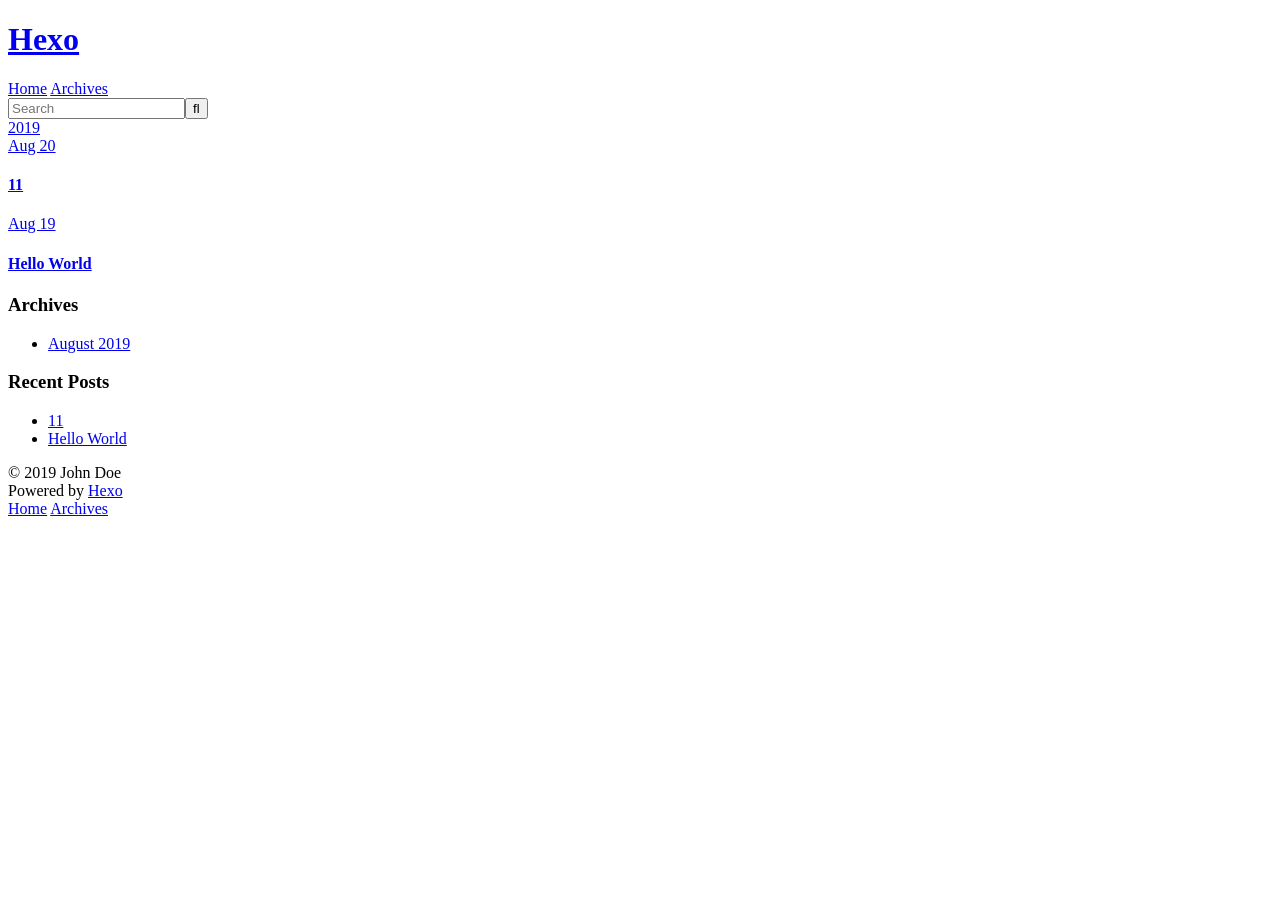
==== archives/index.html @ 1e872741 "Site updated: 2019-08-20 12:27:34" ====
<!DOCTYPE html>
<html>
<head><meta name="generator" content="Hexo 3.9.0">
  <meta charset="utf-8">
  

  
  <title>Archives | Hexo</title>
  <meta name="viewport" content="width=device-width, initial-scale=1, maximum-scale=1">
  <meta property="og:type" content="website">
<meta property="og:title" content="Hexo">
<meta property="og:url" content="http://yoursite.com/archives/index.html">
<meta property="og:site_name" content="Hexo">
<meta property="og:locale" content="en">
<meta name="twitter:card" content="summary">
<meta name="twitter:title" content="Hexo">
  
    <link rel="alternate" href="/atom.xml" title="Hexo" type="application/atom+xml">
  
  
    <link rel="icon" href="/favicon.png">
  
  
    <link href="//fonts.googleapis.com/css?family=Source+Code+Pro" rel="stylesheet" type="text/css">
  
  <link rel="stylesheet" href="/css/style.css">
</head>
</html>
<body>
  <div id="container">
    <div id="wrap">
      <header id="header">
  <div id="banner"></div>
  <div id="header-outer" class="outer">
    <div id="header-title" class="inner">
      <h1 id="logo-wrap">
        <a href="/" id="logo">Hexo</a>
      </h1>
      
    </div>
    <div id="header-inner" class="inner">
      <nav id="main-nav">
        <a id="main-nav-toggle" class="nav-icon"></a>
        
          <a class="main-nav-link" href="/">Home</a>
        
          <a class="main-nav-link" href="/archives">Archives</a>
        
      </nav>
      <nav id="sub-nav">
        
          <a id="nav-rss-link" class="nav-icon" href="/atom.xml" title="RSS Feed"></a>
        
        <a id="nav-search-btn" class="nav-icon" title="Search"></a>
      </nav>
      <div id="search-form-wrap">
        <form action="//google.com/search" method="get" accept-charset="UTF-8" class="search-form"><input type="search" name="q" class="search-form-input" placeholder="Search"><button type="submit" class="search-form-submit">&#xF002;</button><input type="hidden" name="sitesearch" value="http://yoursite.com"></form>
      </div>
    </div>
  </div>
</header>
      <div class="outer">
        <section id="main">
  
  
    
    
      
      
      <section class="archives-wrap">
        <div class="archive-year-wrap">
          <a href="/archives/2019" class="archive-year">2019</a>
        </div>
        <div class="archives">
    
    <article class="archive-article archive-type-[layout]">
  <div class="archive-article-inner">
    <header class="archive-article-header">
      <a href="/2019/08/20/11/" class="archive-article-date">
  <time datetime="2019-08-20T04:00:09.000Z" itemprop="datePublished">Aug 20</time>
</a>
      
  
    <h1 itemprop="name">
      <a class="archive-article-title" href="/2019/08/20/11/">11</a>
    </h1>
  

    </header>
  </div>
</article>
  
    
    
    <article class="archive-article archive-type-post">
  <div class="archive-article-inner">
    <header class="archive-article-header">
      <a href="/2019/08/19/hello-world/" class="archive-article-date">
  <time datetime="2019-08-19T11:18:09.352Z" itemprop="datePublished">Aug 19</time>
</a>
      
  
    <h1 itemprop="name">
      <a class="archive-article-title" href="/2019/08/19/hello-world/">Hello World</a>
    </h1>
  

    </header>
  </div>
</article>
  
  
    </div></section>
  


</section>
        
          <aside id="sidebar">
  
    

  
    

  
    
  
    
  <div class="widget-wrap">
    <h3 class="widget-title">Archives</h3>
    <div class="widget">
      <ul class="archive-list"><li class="archive-list-item"><a class="archive-list-link" href="/archives/2019/08/">August 2019</a></li></ul>
    </div>
  </div>


  
    
  <div class="widget-wrap">
    <h3 class="widget-title">Recent Posts</h3>
    <div class="widget">
      <ul>
        
          <li>
            <a href="/2019/08/20/11/">11</a>
          </li>
        
          <li>
            <a href="/2019/08/19/hello-world/">Hello World</a>
          </li>
        
      </ul>
    </div>
  </div>

  
</aside>
        
      </div>
      <footer id="footer">
  
  <div class="outer">
    <div id="footer-info" class="inner">
      &copy; 2019 John Doe<br>
      Powered by <a href="http://hexo.io/" target="_blank">Hexo</a>
    </div>
  </div>
</footer>
    </div>
    <nav id="mobile-nav">
  
    <a href="/" class="mobile-nav-link">Home</a>
  
    <a href="/archives" class="mobile-nav-link">Archives</a>
  
</nav>
    

<script src="//ajax.googleapis.com/ajax/libs/jquery/2.0.3/jquery.min.js"></script>


  <link rel="stylesheet" href="/fancybox/jquery.fancybox.css">
  <script src="/fancybox/jquery.fancybox.pack.js"></script>


<script src="/js/script.js"></script>



  </div>
</body>
</html>
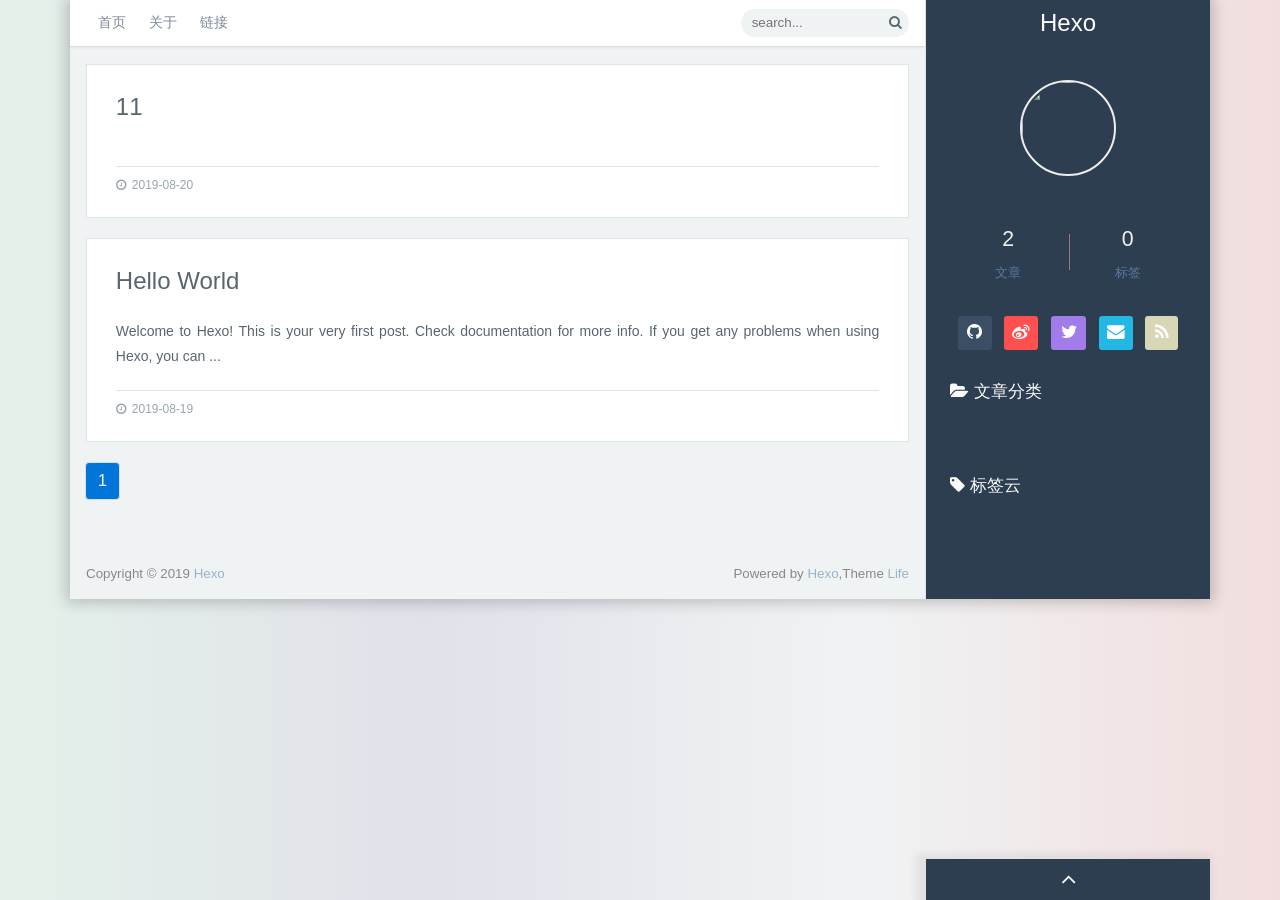
==== commit 50bdfc81: "Site updated: 2019-08-20 14:26:20" ====
--- a/archives/index.html
+++ b/archives/index.html
@@ -1,193 +1,261 @@
-<!DOCTYPE html>
-<html>
+
+
+
+
+  
+
+
+
+
+
+
+
+
+
+
+
+
+<!doctype html>
+<html lang="en">
 <head><meta name="generator" content="Hexo 3.9.0">
-  <meta charset="utf-8">
-  
-
-  
-  <title>Archives | Hexo</title>
-  <meta name="viewport" content="width=device-width, initial-scale=1, maximum-scale=1">
-  <meta property="og:type" content="website">
-<meta property="og:title" content="Hexo">
-<meta property="og:url" content="http://yoursite.com/archives/index.html">
-<meta property="og:site_name" content="Hexo">
-<meta property="og:locale" content="en">
-<meta name="twitter:card" content="summary">
-<meta name="twitter:title" content="Hexo">
-  
-    <link rel="alternate" href="/atom.xml" title="Hexo" type="application/atom+xml">
-  
-  
-    <link rel="icon" href="/favicon.png">
-  
-  
-    <link href="//fonts.googleapis.com/css?family=Source+Code+Pro" rel="stylesheet" type="text/css">
-  
-  <link rel="stylesheet" href="/css/style.css">
+  <meta charset="UTF-8">
+  <meta http-equiv="X-UA-Compatible" content="IE=edge, chrome=1">
+  <meta name="renderer" content="webkit">
+  <meta name="viewport" content="width=device-width, initial-scale=1, maximum-scale=1, shrink-to-fit=no" , user-scalable="no"">
+  <title>ArchivesHexo</title>
+  <link rel="shortcut icon" href>
+  
+    
+    
+      <link rel="stylesheet" href="/css/bootstrap.min.css">
+    
+      <link rel="stylesheet" href="/css/font-awesome.min.css">
+    
+      <link rel="stylesheet" href="/css/atom-one-dark.css">
+    
+      <link rel="stylesheet" href="/css/jquery.fancybox.css">
+    
+      <link rel="stylesheet" href="/css/nprogress.min.css">
+    
+      <link rel="stylesheet" href="/css/valine.css">
+    
+      <link rel="stylesheet" href="/css/life.css">
+    
+  
+
+  
+
+  <!-- jQuery first, then Tether, then Bootstrap JS. -->
+  
+  
+  
+    <script src="/js/jquery-2.2.4.min.js"></script>
+  
+    <script src="https://cdn1.lncld.net/static/js/3.1.0/av-min.js"></script>
+  
+    <script src="/js/jquery.pjax.js"></script>
+  
+    <script src="/js/nprogress.min.js"></script>
+  
+    <script src="/js/tether.min.js"></script>
+  
+    <script src="/js/bootstrap.min.js"></script>
+  
+    <script src="/js/highlight.min.js"></script>
+  
+    <script src="/js/highlightjs-line-numbers.min.js"></script>
+  
+    <script src="/js/jquery.fancybox.js"></script>
+  
+    <script src="/js/jquery.qrcode.min.js"></script>
+  
+    <script src="/js/Valine.min.js"></script>
+  
+  
 </head>
+<body>
+<script>AV.init({appId:'',appKey:''});</script>
+<script type="text/javascript">
+      var config = {
+            ClasS: 'Counter',
+            el:'.views',
+            elP: '.views-post'
+      }
+</script>
+<div class="container">
+    <div class="row blog-box-shadow">
+        <!--博客主栏开始-->
+        <div class="col-xl-9 col-lg-12 blog-main" id="pjax-box">
+            <header class="blog-header">
+                <a href="http://yoursite.com" class="blog-header-mobile-title">Hexo</a>
+                <a href="javascript:;" class="blog-header-navbar-btn"><i class="fa fa-bars"></i></a>
+                <nav class="blog-header-navbar blog-header-fixed">
+                    <ul class="blog-navbar-links">
+                        
+                          <li class="blog-nav-item"><a href="/" class="transition">首页</a></li>
+                        
+                          <li class="blog-nav-item"><a href="/about/" class="transition">关于</a></li>
+                        
+                          <li class="blog-nav-item"><a href="/links/" class="transition">链接</a></li>
+                        
+                        <div class="blog-navbar-right">
+                            <form action>
+                                <div class="input-group">
+                                    <input type="text" class="blog-header-search" placeholder="search...">
+                                    <buttn type="submit" class="blog-header-search-btn"><i class="fa fa-search"></i></buttn>
+                                </div>
+                            </form>
+                        </div>
+                    </ul>
+                </nav>
+            </header>
+                
+<div class="blog-main-post">
+	<div class="index-post-br"></div>
+  
+
+
+
+<article class="blog-post-block">
+    
+
+    <div class="blog-post-block-padding">
+        <a href="/2019/08/20/11/">11</a>
+        <section>
+            
+                
+                
+                
+            
+        </section>
+        <footer>
+        
+            <time datetime="2019-08-20T04:00:09.000Z"><i class="fa fa-clock-o"></i>2019-08-20</time>
+        
+        
+        
+        
+        
+        </footer>
+    </div>
+</article>
+
+
+<article class="blog-post-block">
+    
+
+    <div class="blog-post-block-padding">
+        <a href="/2019/08/19/hello-world/">Hello World</a>
+        <section>
+            
+                
+                Welcome to Hexo! This is your very first post. Check documentation for more info. If you get any problems when using Hexo, you can
+                ...
+            
+        </section>
+        <footer>
+        
+            <time datetime="2019-08-19T11:18:09.352Z"><i class="fa fa-clock-o"></i>2019-08-19</time>
+        
+        
+        
+        
+        
+        </footer>
+    </div>
+</article>
+
+
+
+  
+    <nav id="pagination" class="blog-pagination">
+            <span class="page-number current">1</span>
+    </nav>
+
+ </div>
+
+                
+            <footer class="blog-footer">
+                <p class="blog-footer-left">Copyright ©  2019 <a href="http://yoursite.com">Hexo</a></p>
+                <p class="blog-footer-right">Powered by <a href="https://hexo.io" target="_blank">Hexo</a>,Theme <a href="https://note.isweic.com/themes-life/" target="_blank">Life</a></p>
+            </footer>
+        </div><!--博客主栏结束-->
+        <!--博客侧边栏开始-->
+        <div class="col-xl-3 blog-sidebar">
+            <div class="blog-sidebar-title">
+                <a href>Hexo</a>
+            </div>
+            <div class="blog-sidebar-logo">
+                <img src="http://dl.weic96.cn/logo.png">
+            </div>
+            <div class="blog-sidebar-count blog-sidebar-padding">
+                <div class="blog-sidebar-count-left">
+                    <p class="blog-sidebar-count-p">2</p>
+                    <span class="blog-sidebar-count-span">文章</span>
+                </div>
+                <div class="blog-sidebar-count-right">
+                    <p class="blog-sidebar-count-p">0</p>
+                    <span class="blog-sidebar-count-span">标签</span>
+                </div>
+                <div style="clear: both;"></div>
+            </div>
+            <div class="blog-sidebar-icon blog-sidebar-padding">
+                <ul>
+                    <li><a href class="icon-github" target="_blank" data-toggle="tooltip" data-placement="top" title="Github"><i class="fa fa-github"></i></a></li>
+                    <li><a href class="icon-weibo" target="_blank" data-toggle="tooltip" data-placement="top" title="新浪微博"><i class="fa fa-weibo"></i></a></li>
+                    <li><a href class="icon-twitter" target="_blank" data-toggle="tooltip" data-placement="top" title="Twitter"><i class="fa fa-twitter"></i></a></li>
+                    <!--<li><a href="" class="icon-facebook" target="_blank" data-toggle="tooltip" data-placement="top" title="FaceBook"><i class="fa fa-facebook"></i></a></li>-->
+                    <li><a href="mailto:" class="icon-email" data-toggle="tooltip" data-placement="top" title="E-Mail"><i class="fa fa-envelope"></i></a></li>
+                    <li><a href class="icon-rss" data-toggle="tooltip" target="_blank" data-placement="top" title="RSS"><i class="fa fa-rss"></i></a></li>
+                </ul>
+            </div>
+            <div class="blog-sidebar-categories">
+                <h4 class="blog-sidebar-h4"><i class="fa fa-folder-open"></i>&nbsp;文章分类</h4>
+                <ul class="list-group blog-sidebar-padding">
+                  
+                </ul>
+            </div>
+            <div class="blog-sidebar-tags">
+                <h4 class="blog-sidebar-h4"><i class="fa fa-tag"></i>&nbsp;标签云</h4>
+                <ul class="blog-sidebar-tags-ul blog-sidebar-padding">
+                  
+                </ul>
+            </div>
+            <script>
+              // 博客侧栏标签云随机色
+              var tag_cloud = $('.tag-could');
+              tag_cloud.each(function () {
+                  var Cnum = 9;
+                  var Crand = parseInt(Math.random() * Cnum);
+                  $(this).addClass("tag-could" + Crand);
+              })
+            </script>
+            <!--返回顶部按钮-->
+            <div class="retop">
+                <i class="fa fa-angle-up"></i>
+            </div>
+        </div><!--博客侧边栏结束-->
+    </div>
+</div>
+<script src="/js/LeanStatistics.min.js"></script>
+<script src="/js/Life.js"></script>
+<script type="text/javascript">
+    hljs.initHighlightingOnLoad();
+    hljs.initLineNumbersOnLoad();
+    otherF();
+    LeanStatistics();
+    $(document).pjax('a', '#pjax-box', {fragment:'#pjax-box', timeout:8000}).on('pjax:complete', function() {
+      $('pre code').each(function(i, block){
+        hljs.highlightBlock(block);
+      })
+      $('code.hljs').each(function(i, block) {
+        hljs.lineNumbersBlock(block);
+      });
+      LeanStatistics();
+    }).on('pjax:start', function() { NProgress.start(); }).on('pjax:end',   function() {
+      NProgress.done();
+      otherF();
+    });
+</script>
+</body>
 </html>
-<body>
-  <div id="container">
-    <div id="wrap">
-      <header id="header">
-  <div id="banner"></div>
-  <div id="header-outer" class="outer">
-    <div id="header-title" class="inner">
-      <h1 id="logo-wrap">
-        <a href="/" id="logo">Hexo</a>
-      </h1>
-      
-    </div>
-    <div id="header-inner" class="inner">
-      <nav id="main-nav">
-        <a id="main-nav-toggle" class="nav-icon"></a>
-        
-          <a class="main-nav-link" href="/">Home</a>
-        
-          <a class="main-nav-link" href="/archives">Archives</a>
-        
-      </nav>
-      <nav id="sub-nav">
-        
-          <a id="nav-rss-link" class="nav-icon" href="/atom.xml" title="RSS Feed"></a>
-        
-        <a id="nav-search-btn" class="nav-icon" title="Search"></a>
-      </nav>
-      <div id="search-form-wrap">
-        <form action="//google.com/search" method="get" accept-charset="UTF-8" class="search-form"><input type="search" name="q" class="search-form-input" placeholder="Search"><button type="submit" class="search-form-submit">&#xF002;</button><input type="hidden" name="sitesearch" value="http://yoursite.com"></form>
-      </div>
-    </div>
-  </div>
-</header>
-      <div class="outer">
-        <section id="main">
-  
-  
-    
-    
-      
-      
-      <section class="archives-wrap">
-        <div class="archive-year-wrap">
-          <a href="/archives/2019" class="archive-year">2019</a>
-        </div>
-        <div class="archives">
-    
-    <article class="archive-article archive-type-[layout]">
-  <div class="archive-article-inner">
-    <header class="archive-article-header">
-      <a href="/2019/08/20/11/" class="archive-article-date">
-  <time datetime="2019-08-20T04:00:09.000Z" itemprop="datePublished">Aug 20</time>
-</a>
-      
-  
-    <h1 itemprop="name">
-      <a class="archive-article-title" href="/2019/08/20/11/">11</a>
-    </h1>
-  
-
-    </header>
-  </div>
-</article>
-  
-    
-    
-    <article class="archive-article archive-type-post">
-  <div class="archive-article-inner">
-    <header class="archive-article-header">
-      <a href="/2019/08/19/hello-world/" class="archive-article-date">
-  <time datetime="2019-08-19T11:18:09.352Z" itemprop="datePublished">Aug 19</time>
-</a>
-      
-  
-    <h1 itemprop="name">
-      <a class="archive-article-title" href="/2019/08/19/hello-world/">Hello World</a>
-    </h1>
-  
-
-    </header>
-  </div>
-</article>
-  
-  
-    </div></section>
-  
-
-
-</section>
-        
-          <aside id="sidebar">
-  
-    
-
-  
-    
-
-  
-    
-  
-    
-  <div class="widget-wrap">
-    <h3 class="widget-title">Archives</h3>
-    <div class="widget">
-      <ul class="archive-list"><li class="archive-list-item"><a class="archive-list-link" href="/archives/2019/08/">August 2019</a></li></ul>
-    </div>
-  </div>
-
-
-  
-    
-  <div class="widget-wrap">
-    <h3 class="widget-title">Recent Posts</h3>
-    <div class="widget">
-      <ul>
-        
-          <li>
-            <a href="/2019/08/20/11/">11</a>
-          </li>
-        
-          <li>
-            <a href="/2019/08/19/hello-world/">Hello World</a>
-          </li>
-        
-      </ul>
-    </div>
-  </div>
-
-  
-</aside>
-        
-      </div>
-      <footer id="footer">
-  
-  <div class="outer">
-    <div id="footer-info" class="inner">
-      &copy; 2019 John Doe<br>
-      Powered by <a href="http://hexo.io/" target="_blank">Hexo</a>
-    </div>
-  </div>
-</footer>
-    </div>
-    <nav id="mobile-nav">
-  
-    <a href="/" class="mobile-nav-link">Home</a>
-  
-    <a href="/archives" class="mobile-nav-link">Archives</a>
-  
-</nav>
-    
-
-<script src="//ajax.googleapis.com/ajax/libs/jquery/2.0.3/jquery.min.js"></script>
-
-
-  <link rel="stylesheet" href="/fancybox/jquery.fancybox.css">
-  <script src="/fancybox/jquery.fancybox.pack.js"></script>
-
-
-<script src="/js/script.js"></script>
-
-
-
-  </div>
-</body>
-</html>
--- a/css/atom-one-dark.css
+++ b/css/atom-one-dark.css
@@ -0,0 +1,126 @@
+/*
+
+Atom One Dark by Daniel Gamage
+Original One Dark Syntax theme from https://github.com/atom/one-dark-syntax
+
+base:    #282c34
+mono-1:  #abb2bf
+mono-2:  #818896
+mono-3:  #5c6370
+hue-1:   #56b6c2
+hue-2:   #61aeee
+hue-3:   #c678dd
+hue-4:   #98c379
+hue-5:   #e06c75
+hue-5-2: #be5046
+hue-6:   #d19a66
+hue-6-2: #e6c07b
+
+*/
+
+.hljs {
+  display: block;
+  overflow-x: auto;
+  padding: 0.5em;
+  color: #abb2bf;
+  /*background: #282c34;*/
+  background: #3c4657;
+}
+
+.hljs-comment,
+.hljs-quote {
+  color: #5c6370;
+  font-style: italic;
+}
+
+.hljs-doctag,
+.hljs-keyword,
+.hljs-formula {
+  color: #c678dd;
+}
+
+.hljs-section,
+.hljs-name,
+.hljs-selector-tag,
+.hljs-deletion,
+.hljs-subst {
+  color: #e06c75;
+}
+
+.hljs-literal {
+  color: #56b6c2;
+}
+
+.hljs-string,
+.hljs-regexp,
+.hljs-addition,
+.hljs-attribute,
+.hljs-meta-string {
+  color: #98c379;
+}
+
+.hljs-built_in,
+.hljs-class .hljs-title {
+  color: #e6c07b;
+}
+
+.hljs-attr,
+.hljs-variable,
+.hljs-template-variable,
+.hljs-type,
+.hljs-selector-class,
+.hljs-selector-attr,
+.hljs-selector-pseudo,
+.hljs-number {
+  color: #d19a66;
+}
+
+.hljs-symbol,
+.hljs-bullet,
+.hljs-link,
+.hljs-meta,
+.hljs-selector-id,
+.hljs-title {
+  color: #61aeee;
+}
+
+.hljs-emphasis {
+  font-style: italic;
+}
+
+.hljs-strong {
+  font-weight: bold;
+}
+
+.hljs-link {
+  text-decoration: underline;
+}
+/*代码行号*/
+.hljs-line-numbers{
+  background-color: #3a4f65;
+}
+/*.hljs {
+  border: 0;
+  font-size: 12px;
+  display: block;
+  margin: 0;
+  width: 100%;
+}
+.hljs ul {
+  list-style: decimal;
+  margin: 0px 0px 0 40px;
+  padding: 0px;
+  color: #e0d3d3;
+}
+.hljs ul li {
+  list-style: decimal-leading-zero;
+  border-left: 1px solid #3a4f65;
+  padding: .4em;
+  padding-left: .8em;
+  margin: 0;
+  line-height: 16px;
+}
+.hljs ul li:nth-of-type(even) {
+  color: inherit;
+}*/
+/*代码行号*/
--- a/css/valine.css
+++ b/css/valine.css
@@ -0,0 +1 @@
+.valine *{box-sizing:border-box;font-size:.8rem;line-height:1.42857143;color:#555;transition:all .3s ease}.valine .vwrap{margin-bottom:15px;overflow:hidden;position:relative}.valine .vwrap .vcontrol{background:#fdfdfd;font-size:0;display:flex;}.valine .vwrap .vcontrol .vident{font-size:14px;width:100%;display:flex;padding:5px 0;vertical-align:middle}.valine .vwrap .vcontrol .vident .vinput{margin-right:8px;background:#fafdff;border:.06em solid #edf4f8;color:#718c98;}.valine .veditor:focus,.valine .vwrap .vcontrol .vident .vinput:focus{border-color:#c3e5ff;outline:0;}.valine .vwrap .vcontrol .vident .vinput{}.valine .vwrap .vcontrol .vright{font-size:14px;padding:5px 0;display:inline-block;width:15%;text-align:right;vertical-align:middle;}@media screen and (max-width:520px){.valine .vwrap .vcontrol .vident{width:70%;}.valine .vwrap .vcontrol .vident .vinput{width:80%;}.valine .vwrap .vcontrol .vright{width:30%;}}.valine .vwrap .vcontrol input{background:transparent;}.valine .vwrap .vmark{position:absolute;background:rgba(0,0,0,0.65);width:100%;height:100%;left:0;top:0;}.valine .vwrap .vmark .valert{padding:15px 0;}.valine .vwrap .vmark .valert .vtext{color:#fff;padding:15px;font-size:1rem;}.valine .vwrap .vmark .valert .vcode{background:none;border:0;border-bottom:1px solid #edf4f8;}.valine .vwrap .vmark .valert .vcode:focus{border-color:#c3e5ff;}@media screen and (max-width:720px){.valine .vwrap .vmark .valert{padding:30px 0;}.valine .vwrap .vmark .valert .vtext{color:#fff;padding:10px;}}.vbtns{display:flex;padding:0 10px;}.vbtns>button{}.valine .info{font-size:0;padding:.3rem 0;border-bottom:2px dashed rgba(0,0,0,0.08);}.valine .info .count,.valine .info .power{font-size:.875rem;display:inline-block;width:50%;vertical-align:middle;padding:0;color:#333;}.valine .info .power{font-size:.7rem;color:#333;}.valine .info .power>a{color:#4285f4;font-weight:bold;}.valine a{text-decoration:none;color:#555;}.valine a:hover{color:#222;}.valine ul,.valine li{list-style:none;margin:0 auto;padding:0;}.valine .txt-center{text-align:center;}.valine .txt-right{text-align:right;}.valine .pd5{padding:5px;}.valine .pd10{padding:10px;}.valine .veditor{width:100%;height:80px;}.valine .vinput{border:none;resize:none;outline:none;padding:10px;max-width:100%;background:#fafdff;border:.06em solid #edf4f8;color:#718c98;}.valine .vbtn{display:inline-block;background:#33b1ff;border:.06em solid #edf4f8;margin-bottom:0;font-weight:400;text-align:center;vertical-align:middle;-ms-touch-action:manipulation;touch-action:manipulation;cursor:pointer;border:1px solid transparent;white-space:nowrap;padding:12px 10px;font-size:14px;line-height:1.42857143;border-radius:4px;-webkit-user-select:none;-moz-user-select:none;-ms-user-select:none;user-select:none;outline:none;min-width:60px;max-width:100%;width:100%;color:#fff;}.valine .veditor{width:99.9%;height:150px;background:url(../images/textbg.png);background-size:contain;background-repeat:no-repeat;background-position:right;background-color:#fafdff;resize:none;outline:none;padding:5px;max-width:100%;border:.06em solid #edf4f8;border-radius:4px;color:#718c98;font-size:.9rem;-webkit-transition:border-color ease-in-out .15s,-webkit-box-shadow ease-in-out .15s;transition:border-color ease-in-out .15s,-webkit-box-shadow ease-in-out .15s;-o-transition:border-color ease-in-out .15s,box-shadow ease-in-out .15s;transition:border-color ease-in-out .15s,box-shadow ease-in-out .15s;transition:border-color ease-in-out .15s,box-shadow ease-in-out .15s,-webkit-box-shadow ease-in-out .15s;}.valine .vbtn+.vbtn{margin-left:1.25rem}.valine .vbtn:active,.valine .vbtn:hover{color:#3090e4;border-color:#c3e5ff;background-color:#fff}.valine .vempty{padding:1.25px;text-align:center;color:#999;margin-top:2rem;}.valine .vlist{}.valine .vlist .vcard{position:relative;margin-top:1.625rem;}.valine .vlist .vcard .vhead .vimg{width:3.125rem;height:3.125rem;float:left;border-radius:50%;margin-right:.625rem}.valine .vlist .vcard .vhead cite{font-size:1rem;font-style:normal;color:#F55852;margin:0;}.valine .vlist .vcard .vhead cite a{color:#F55852;color:#4c4c4c;font-weight:bolder;}.valine .vlist .vcard .vhead cite a:hover{color:#D7191A}.valine .vlist .vcard .vhead cite .floor{position:absolute;right:0;top:1.25rem;font-size:.565rem;line-height:.565rem;font-weight:500;border-radius:.625rem;display:inline-block;background-color:#f0f0f0;color:#ccc;padding:3px 5px;font-style:normal}.valine .vlist .vcard .vhead .vtime{color:#b3b3b3;font-size:.75rem;line-height:1}.valine .vlist .vcard .vhead .vfooter{padding:5px 0;padding-top:2px;}.valine .vlist .vcard .vhead .vat{display:inline-block;font-size:.7rem;color:#33b1ff;cursor:pointer;float:right;}.valine .vlist .vcard section{overflow:hidden}.valine .vlist .vcard .vcontent{word-wrap:break-word;white-space:pre-wrap;word-break:break-all;text-align:justify;margin-bottom:.75rem;color:#58666e;font-size:.875rem;line-height:2;position:relative}.valine .vlist .vcard .vcontent .at{color:#33b1ff;}.valine .vlist .vcard .vcontent p{margin-bottom:12px;}.valine .vlist .vcard .vcontent a{font-size:.875rem}.valine .vlist .vcard .vcontent pre,.valine .vlist .vcard .vcontent .code,.valine .vlist .vcard .vcontent code{overflow:auto;padding:2px 6px;word-wrap:break-word;color:#555;background:#f5f2f2;border-radius:3px;font-size:.875rem;margin:5px 0}.valine .vlist .vcard .vcontent code{display:inline-block;vertical-align:middle;font-style:normal}.valine .vlist .vcard .vcontent.expand{cursor:pointer;max-height:11.25rem;overflow:hidden}.valine .vlist .vcard .vcontent.expand:before{display:block;content:"";position:absolute;width:100%;left:0;top:0;bottom:3.15rem;pointer-events:none;background:linear-gradient(180deg,rgba(255,255,255,0),rgba(255,255,255,0.9))}.valine .vlist .vcard .vcontent.expand:after{display:block;content:"Click on expand";text-align:center;color:#828586;position:absolute;width:100%;height:3.15rem;line-height:3.15rem;left:0;bottom:0;pointer-events:none;background:rgba(255,255,255,0.9)}.valine .vpage{padding:.35rem}.valine .vpage i{display:inline-block;padding:.05rem .65rem;font-size:.785rem;border:1px solid #f0f0f0;font-style:normal;cursor:pointer}.valine .vpage i+i{margin-left:.35rem}.valine .vpage i.active{border:none;color:#ccc;cursor:default}.valine .clear{content:'';display:block;clear:both}.valine .spinner{margin:0.625rem auto;width:3.15rem;height:1.875rem;text-align:center;font-size:10px}.valine .spinner>div{background-color:#9c9c9c;height:100%;width:.375rem;margin-right:0.19rem;display:inline-block;-webkit-animation:sk-stretchdelay 1.2s infinite ease-in-out;animation:sk-stretchdelay 1.2s infinite ease-in-out}.valine .spinner .r2{-webkit-animation-delay:-1.1s;animation-delay:-1.1s}.valine .spinner .r3{-webkit-animation-delay:-1.0s;animation-delay:-1.0s}.valine .spinner .r4{-webkit-animation-delay:-0.9s;animation-delay:-0.9s}.valine .spinner .r5{-webkit-animation-delay:-0.8s;animation-delay:-0.8s}@-webkit-keyframes sk-stretchdelay{0%,40%,100%{-webkit-transform:scaleY(0.4)}20%{-webkit-transform:scaleY(1)}}@keyframes sk-stretchdelay{0%,40%,100%{transform:scaleY(0.4);-webkit-transform:scaleY(0.4)}20%{transform:scaleY(1);-webkit-transform:scaleY(1)}}
--- a/css/life.css
+++ b/css/life.css
@@ -0,0 +1 @@
+body{color:#58666e;font-family:"Exo 2","Trebuchet MS",Helvetica,Arial,'PingFang SC','Hiragino Sans GB','STHeiti Light','Microsoft YaHei',SimHei,'WenQuanYi Micro Hei',sans-serif;background:-webkit-linear-gradient(180deg,#f2dede,#f0f3f4,#e1e1ea,#e4f1ea);background:-o-linear-gradient(180deg,#f2dede,#f0f3f4,#e1e1ea,#e4f1ea);background:-moz-linear-gradient(left,#f2dede,#f0f3f4,#e1e1ea,#e4f1ea)}.btn-outline-info.focus,.btn-outline-info:focus,.btn.focus,.btn:focus,a,a:focus,a:hover input,button,button:focus,input:focus{outline:0;-webkit-box-shadow:0 0 0 2px transparent;box-shadow:0 0 0 2px transparent}a:active,a:hover,a:link{text-decoration:none;outline:0}input{outline:0}textarea{resize:none}.list-group-item{background:0 0;padding:.4rem .8rem;border:1px solid #416382}.badge-default{background:#3a4f65;color:#fafafa}.tooltip{font-size:9pt;font-weight:200}.tooltip-inner{background:#3a4f65}.tooltip.bs-tether-element-attached-bottom .tooltip-inner::before,.tooltip.tooltip-top .tooltip-inner::before{border-top-color:#3a4f65}.dropdown-menu{padding:0}.dropdown-item{padding:8px;font-size:11pt;color:inherit}.transition{-webkit-transition:all 3s;-moz-transition:all 3s;-ms-transition:all 3s;-o-transition:all 3s;transition:all .3s}.retop{cursor:pointer;position:fixed;width:284px;bottom:0;z-index:999;text-align:center;padding:.4em 0;background:#2c3e50;-webkit-box-shadow:-4px 0 .5em .4em rgba(0,0,0,.06);-moz-box-shadow:-4px 0 .5em .4em rgba(0,0,0,.06);box-shadow:-4px 0 .5em .4em rgba(0,0,0,.06)}.retop>i{font-size:18pt;color:#fafafa}.page-hight{height:1200px}.blog-header{padding:0;height:auto}.blog-header-fixed{position:fixed;top:0;width:855px;z-index:999}.blog-header .blog-header-navbar{padding:5px 0;background:#fff;-webkit-box-shadow:0 2px 2px rgba(0,0,0,.05),0 1px 0 rgba(0,0,0,.05);-moz-box-shadow:0 2px 2px rgba(0,0,0,.05),0 1px 0 rgba(0,0,0,.05);box-shadow:0 2px 2px rgba(0,0,0,.05),0 1px 0 rgba(0,0,0,.05)}.blog-navbar-links{list-style:none;padding:0 1em}.blog-navbar-links>li{float:left}.blog-navbar-links .blog-nav-item a{position:relative;display:inline-block;font-size:.9rem;padding:.5em .8em;color:#7d8a98}.blog-nav-item a:hover{color:#c1aee6}.blog-nav-item>a>i{padding-right:.4em}.blog-nav-item>a>i:before{font-weight:200}.blog-navbar-right{float:right;padding-top:.24em}.blog-header-search{display:inline-block;padding:.2em .8em;font-size:10pt;color:#58666e;background:#f0f3f4;border:none;border-bottom-left-radius:180px;border-top-left-radius:180px;width:140px}.blog-header-search-btn{display:inline-block;-webkit-appearance:none;-moz-appearance:none;appearance:none;padding:4px 8px;background:#f0f3f4;border:none;color:#58666e;font-size:10pt;font-weight:200;border-bottom-right-radius:180px;border-top-right-radius:180px}.blog-box-shadow{-webkit-box-shadow:0 0 30px rgba(0,0,0,.3);-moz-box-shadow:0 0 4px 4px rgba(255,255,255,.3);box-shadow:0 0 14px 4px rgba(0,0,0,.2)}.blog-header .blog-header-navbar-btn{display:none}.blog-header-mobile-title{display:none}.blog-main{background:#f0f3f4;padding:0}.blog-main-post{padding:4em 1em}.blog-post-block{width:100%;background:#fff;margin-bottom:20px;border:1px solid #dee5e7;padding:0;padding-bottom:1.4em}.blog-post-block-img{width:100%;height:220px;overflow:hidden}.blog-post-block-img>img{width:100%;min-height:100%}.blog-post-block-padding>a{display:block;font-size:1.5em;padding-top:1em;padding-bottom:.6em;margin:0;color:#58666e;font-weight:200}.blog-post-block-padding{padding:0 1.8em}.blog-post-block-padding>section{font-size:10.5pt;line-height:1.8em;color:#58666e;padding:.4em 0}.blog-post-block-padding>section img{max-width:100%;min-height:100%}.blog-post-block-padding>footer{border-top:1px solid #dee5e7;padding-top:.8em;font-size:9pt}.blog-post-block-padding>footer>time{margin-right:1.4em;color:#98a6ad}.blog-post-block-padding>footer>time>i{color:#98a6ad;margin-right:.5em}.blog-post-block-padding>footer>span{margin-right:1.4em;color:#98a6ad}.blog-post-block-padding>footer>span>a{color:#98a6ad}.blog-post-block-padding>footer>span>i{color:#98a6ad;margin-right:.5em}.blog-pagination :first-child{border-top-left-radius:4px;border-bottom-left-radius:4px}.blog-pagination>.space,.blog-pagination>a{position:relative;display:inline-block;padding:.5rem .75rem;margin-left:-1px;line-height:1.25;color:#0275d8;background-color:#fff;border:1px solid #ddd;border-radius:2px}.blog-pagination .current{position:relative;display:inline-block;padding:.5rem .75rem;margin-left:-1px;line-height:1.25;color:#fff;background-color:#0275d8;border:1px solid #ddd}.blog-pagination :last-child{border-top-right-radius:4px;border-bottom-right-radius:4px}.pagination-typecho ol{list-style:none;padding:0}.pagination-typecho ol li{display:inline-block;position:relative;margin-left:-1px;line-height:1.25;border:1px solid #ddd;border-radius:2px}.pagination-typecho ol li a,.pagination-typecho ol li span{display:inline-block;padding:.5rem .75rem;color:#0275d8;background-color:#fff}.page-navigator .current{position:relative;display:inline-block;padding:0;margin-left:-1px;line-height:1.25;border:1px solid #ddd}.page-navigator .current a{display:inline-block;padding:.5rem .75rem;color:#fff;background-color:#0275d8}.blog-sidebar{position:relative;padding:1em 0;padding-top:0;height:auto;background:#2c3e50;border-left:1px solid #dee5e7}.blog-sidebar-padding{padding-left:1.4em;padding-right:1.4em}.blog-sidebar-title{margin-bottom:2em;position:fixed;width:284px;background:#2c3e50;z-index:999}.blog-sidebar-title>a{display:block;text-align:center;font-size:18pt;font-weight:200;color:#fff;padding:5px 0}.blog-sidebar-title-shadow{-webkit-box-shadow:0 .5em .4em rgba(0,0,0,.06);-moz-box-shadow:0 .5em .4em rgba(0,0,0,.06);box-shadow:0 .5em .4em rgba(0,0,0,.06)}.blog-sidebar-logo{padding-bottom:3em;padding-top:5em}.blog-sidebar-logo>img{display:block;margin:0 auto;width:6em;height:6em;border-radius:180px;border:2px solid #eee}.blog-sidebar-h4{position:relative;font-size:1em;color:#fafafa;font-weight:200;font-size:13pt;margin-bottom:1.5em;padding-left:1.4em;padding-right:1.4em;padding-bottom:1em}.blog-sidebar-icon{height:auto;margin-bottom:2em}.blog-sidebar-icon>ul{overflow:hidden;padding:0;margin:0;text-align:center}.blog-sidebar-icon>ul>li{display:inline;list-style:none;padding:4px}.blog-sidebar-icon>ul>li>a{display:inline-block;border-radius:.2em}.blog-sidebar-icon>ul>li>a>i{font-size:1.1em;color:#fff}.icon-github{padding:.3em .6em;background:#3a4f65}.icon-weibo{padding:.3em .5em;background-color:#ff4f4f}.icon-email{padding:.3em .5em;background:#23b7e5}.icon-rss{padding:.3em .6em;background:#d8d7b5}.icon-twitter{padding:.3em .6em;background:#a27ceb}.icon-facebook{padding:.3em .78em;background:#3b5998}.blog-sidebar-count{margin-bottom:2em}.blog-sidebar-count-left{position:relative;width:50%;height:auto;text-align:center;float:left}.blog-sidebar-count-left:before{position:absolute;top:.6em;right:-.1em;content:'';width:1px;height:60%;background-color:#a07575}.blog-sidebar-count-right{width:50%;height:auto;text-align:center;float:left}.blog-sidebar-count-p{color:#efefef;font-size:16pt;margin-bottom:.2em}.blog-sidebar-count-span{color:#5879a2;font-size:10pt}.blog-sidebar-categories{margin-bottom:2em}.list-group-item>a{color:#efdcdc;font-size:10pt;font-weight:400}.blog-sidebar-tags>ul{margin:0}.blog-sidebar-tags>ul>li{list-style:none;display:inline-block}.tag-could{display:inline-block;padding:.2em .4em;margin:.2em 0;font-size:8pt;border-radius:.2em}.tag-could0{background-color:#ff5656;color:#fff}.tag-could1{background-color:#818a91;color:#fff}.tag-could2{background-color:#e0d3d3;color:#5474a0}.tag-could3{background-color:#0275d8;color:#fff}.tag-could4{background-color:#5cb85c;color:#fff}.tag-could5{background-color:#5bc0de;color:#fff}.tag-could6{background-color:#f0ad4e;color:#fff}.tag-could7{background-color:#d9534f;color:#fff}.tag-could8{background-color:#d8d7b5;color:#fff}.tag-could9{background-color:#23b7e5;color:#fff}.blog-footer{bottom:1em;padding:0 1.2em;font-size:10pt;color:#888;width:100%}.blog-footer a{font-size:10pt;color:#97b3cc}.blog-footer>.blog-footer-left{float:left}.blog-footer>.blog-footer-right{float:right}.blog-post-page-title{padding-top:4em;padding-bottom:1em;padding-left:1em;padding-right:1em;background-color:#f6f8f8;border-bottom:1px solid #dee5e7}.blog-post-page-title>h4{margin-bottom:.4em;font-size:18pt;font-weight:200;color:#58666e}.blog-post-page-title>span,.blog-post-page-title>time{font-size:10pt;color:#8a9ba0}.blog-post-page-title>span{padding:0 .6em}.blog-post-page-title>span>a{color:#8a9ba0}.blog-post-page-title i{font-size:10pt;color:#8a9ba0;padding-right:.4em}.blog-post-page-breadcrumb{background-color:#fff;padding:.4em;font-size:10pt;color:#555}.blog-post-page-box{padding:1.5em 1em}.blog-post-page-content{padding:1.8em;margin-bottom:0}section{font-size:11pt;color:#58666e;line-height:32px;text-align:justify;margin-bottom:15px}code,hr,img,ol,pre,section p,ul{margin-bottom:30px}section pre{line-height:24px}section code{line-height:24px}section ul{list-style:disc;list-style-position:inherit}section ul ul{padding-left:18px;list-style:circle;list-style-position:inherit;margin-bottom:0}section mark{background:0 0;color:#8eaef9}section ol{padding-left:0;list-style:decimal;list-style-position:inside}section ol ol{padding-left:24px;list-style:lower-alpha;list-style-position:inside;margin-bottom:0}section a{display:inline-block;color:#f55852;padding-left:.2em;padding-right:.2em}section a:hover{color:#ff6efe}section blockquote{color:#8ba2af;background-color:#2c3e50;border-left:6px solid #ff4f4f;padding:.4em;padding-left:.6em;position:relative;line-height:30px;margin-bottom:30px;font-size:11pt;font-weight:200}section blockquote>p{margin-bottom:0}section hr{border:0;border-bottom:2px dashed #5bc0de}section img{box-shadow:0 2px 10px 2px rgba(0,0,0,.1);max-width:100%;width:100%;display:block;margin:30px auto;border:none}h2,h3,h4,h5,h6,section h1{color:#67798c}section h1{font-size:20pt;margin-top:26px;margin-bottom:30px;padding:.4em 1.8em;margin-left:-1.8em;margin-right:-1.8em}section h2{font-size:18pt;margin-top:22px;margin-bottom:30px;padding:.4em 1.7em;margin-left:-1.32em;margin-right:-1.2em}section h3{font-size:16pt;margin-top:20px;margin-bottom:30px;padding:.4em .9em;margin-left:-1.5em;margin-right:-1.35em}section h4{font-size:14pt;margin-top:14px;margin-bottom:28px;padding:.4em 1.1em;margin-left:-1.7em;margin-right:-1.52em}section h5{font-size:13pt;margin-top:14px;margin-bottom:26px;padding:.4em 1.2em;margin-left:-1.83em;margin-right:-1.64em}section h6{font-size:12pt;margin-top:14px;margin-bottom:24px;padding:.4em 1.4em;margin-left:-2em;margin-right:-1.8em}.blog-post-page-content section h1,.blog-post-page-content section h2,.blog-post-page-content section h3,.blog-post-page-content section h4,.blog-post-page-content section h5,.blog-post-page-content section h6{font-weight:200;background:#e8f9ff;border-left:3px solid #77889a}.blog-post-page-tags{border-top:1px solid #dee5e7;padding-top:.8em}.blog-post-page-tags>a{display:inline-block;padding:.3em .4em;margin:.2em;font-size:9pt;border-radius:.2em}.blog-post-page-readmore{padding:1.5em 1em}.blog-post-page-readmore-prev{float:left}.blog-post-page-readmore-next{float:right}.blog-post-page-readmore-next,.blog-post-page-readmore-prev{display:block;border:1px solid #dee5e7;border-radius:180px;background-color:#fff;padding:.4em 1em;font-size:10pt;color:inherit}#post-donate-btn,#post-qrcode-btn,.post-comments-btn{cursor:pointer}.post-donate-content{padding:0 .8em;text-align:center}.post-qrcode-content{padding:0 .8em;text-align:center}.post-qrcode-content>p{text-align:center}.post-donate-content-img{width:100%;height:auto;border:2px solid #999}.post-qrcode-content-img{display:block;margin:0 auto;width:150px;height:150px;border:2px solid #999}.comments-number-box{width:100%;border-bottom:2px dashed #f0f3f4}.comments-number-box .comments-number{display:inline-block;margin:0;padding-bottom:.3rem}.comment-list{padding:0;margin:0;margin-bottom:2em;list-style:none;overflow-y:auto}.comment-list>li{overflow:auto;margin-bottom:1.5em;position:relative}.comments-author-img{margin-right:.6em;float:left}.comments-author-img img{border-radius:180px;margin:0}.comments-author-name{font-size:11pt;color:#777}.comments-author-name a{font-size:11pt;color:#777}.comments-author-tags{background-color:#0275d8;color:#fff;display:inline-block;padding:.1em .2em;margin:.2em 0;font-size:6pt;border-radius:.2em}.comments-time{font-size:9pt;color:#5bc0de}.comments-content{color:#58666e;font-size:10pt;font-weight:200}.comments-main{float:left}.comment-children{margin-left:2.5em;margin-top:1em}.comment-children>ol{margin:0}.comment-children>ol>li{margin:0;border-bottom:none}.comments-reply-btn{position:absolute;top:0;right:0}.comments-reply-btn a{font-size:6pt;color:#5bc0de}.vcontrol{background:#fdfdfd;font-size:0;display:flex}.vcontrol .vident{font-size:14px;width:100%;display:flex;padding:5px 0;vertical-align:middle}.vcontrol .vident .vinput{margin-right:8px;background:#fafdff;border:.06em solid #edf4f8;color:#718c98}.vcontrol .vident .vinput:focus{border-color:#c3e5ff;outline:0}.vcontrol .vright{font-size:14px;padding:5px 0;display:inline-block;width:15%;text-align:right;vertical-align:middle}@media screen and (max-width:520px){.vcontrol .vident{width:70%}.vcontrol .vident .vinput{width:80%}.vcontrol .vright{width:30%}}.vcontrol input{background:0 0}.vmark{position:absolute;background:rgba(0,0,0,.65);width:100%;height:100%;left:0;top:0}.vmark .valert{padding:15px 0}.vmark .valert .vtext{color:#fff;padding:15px;font-size:1rem}.vmark .valert .vcode{background:0 0;border:0;border-bottom:1px solid #edf4f8}.vmark .valert .vcode:focus{border-color:#c3e5ff}@media screen and (max-width:720px){.vmark .valert{padding:30px 0}.vmark .valert .vtext{color:#fff;padding:10px}}.vbtns{display:flex;padding:0 10px}.veditor{width:100%;height:150px;background:url(../images/textbg.png);background-size:contain;background-repeat:no-repeat;background-position:right;background-color:#fafdff;resize:none;outline:0;padding:5px;max-width:100%;border:.06em solid #edf4f8;border-radius:4px;color:#718c98;font-size:.9rem;-webkit-transition:border-color ease-in-out .15s,-webkit-box-shadow ease-in-out .15s;transition:border-color ease-in-out .15s,-webkit-box-shadow ease-in-out .15s;-o-transition:border-color ease-in-out .15s,box-shadow ease-in-out .15s;transition:border-color ease-in-out .15s,box-shadow ease-in-out .15s;transition:border-color ease-in-out .15s,box-shadow ease-in-out .15s,-webkit-box-shadow ease-in-out .15s}.veditor:focus,.vwrap .vcontrol .vident .vinput:focus{border-color:#c3e5ff;outline:0}.vcontrol .vright{font-size:14px;padding:5px 0;display:inline-block;width:15%;text-align:right;vertical-align:middle}@media screen and (max-width:520px){.vcontrol .vident{width:70%}.vcontrol .vident .vinput{width:80%}.vcontrol .vright{width:30%}}.vbtn{display:inline-block;background:#33b1ff;border:.06em solid #edf4f8;margin-bottom:0;font-weight:400;text-align:center;vertical-align:middle;-ms-touch-action:manipulation;touch-action:manipulation;cursor:pointer;border:1px solid transparent;white-space:nowrap;padding:12px 10px;font-size:14px;line-height:1.42857143;border-radius:4px;-webkit-user-select:none;-moz-user-select:none;-ms-user-select:none;user-select:none;outline:0;min-width:60px;max-width:100%;width:100%;color:#fff}.cancel-comment-reply{position:absolute;top:0;right:0;display:none}.blog-search-page-title>h4>a{color:#2c3e50;font-size:inherit;font-weight:200;padding:0 .4em}.links-block-div{display:block;width:100%;margin:.8em 0}.links-block-btn{overflow:hidden}@media screen and (max-width:1200px){.blog-header-fixed{width:960px}.blog-sidebar{display:none}}@media screen and (max-width:990px){.blog-header-fixed{width:720px}}@media screen and (max-width:770px){.blog-header-fixed{width:540px}}@media screen and (max-width:575px){.blog-header{position:fixed;top:0;left:0;right:0;padding:.8em 0;text-align:right;background-color:#fff;z-index:999;-webkit-box-shadow:0 2px 2px rgba(0,0,0,.05),0 1px 0 rgba(0,0,0,.05);box-shadow:0 2px 2px rgba(0,0,0,.05),0 1px 0 rgba(0,0,0,.05)}.blog-header .blog-header-mobile-title{display:block;margin-left:1em;float:left;font-size:13pt;color:#6e959c}.blog-header .blog-header-navbar-btn{display:block;margin-right:1em;float:right;color:#6e959c}.blog-header-navbar{display:none;margin:0;padding:0}.blog-navbar-links{border-top:1px solid #eee;overflow:hidden;margin:0}.blog-navbar-links .blog-nav-item{clear:both}.blog-header-fixed{width:100%;top:43.19px}.blog-navbar-right{clear:both;float:left;padding:.4em 0}.blog-post-block-img{width:100%;height:190px;overflow:hidden}.index-post-br{height:.4em}.blog-footer{text-align:center;padding:.4em 0}.blog-footer .blog-footer-left{float:none;margin-bottom:.2em}.blog-footer .blog-footer-right{float:none}.post-page-more-btn{margin:.4em 0}}::-webkit-scrollbar{height:10px;width:5px}::-webkit-scrollbar-button{height:0;width:0}::-webkit-scrollbar-button:end:increment,::-webkit-scrollbar-button:start:decrement{display:block}::-webkit-scrollbar-button:vertical:end:decrement,::-webkit-scrollbar-button:vertical:start:increment{display:none}::-webkit-scrollbar-thumb:horizontal,::-webkit-scrollbar-thumb:vertical,::-webkit-scrollbar-track:horizontal,::-webkit-scrollbar-track:vertical{border-style:solid;border-color:transparent}::-webkit-scrollbar-track:vertical::-webkit-scrollbar-track:horizontal{background-clip:padding-box;background-color:#fff}::-webkit-scrollbar-thumb{-webkit-box-shadow:inset 1px 1px 0 rgba(0,0,0,.1),inset 0 -1px 0 rgba(0,0,0,.07);background-clip:padding-box;background-color:rgba(58,79,101,.8);min-height:40px;padding-top:100px}::-webkit-scrollbar-thumb:horizontal,::-webkit-scrollbar-thumb:vertical,::-webkit-scrollbar-track:horizontal,::-webkit-scrollbar-track:vertical{border-width:0}#nprogress .bar{background:#ff4f4f;z-index:1000}
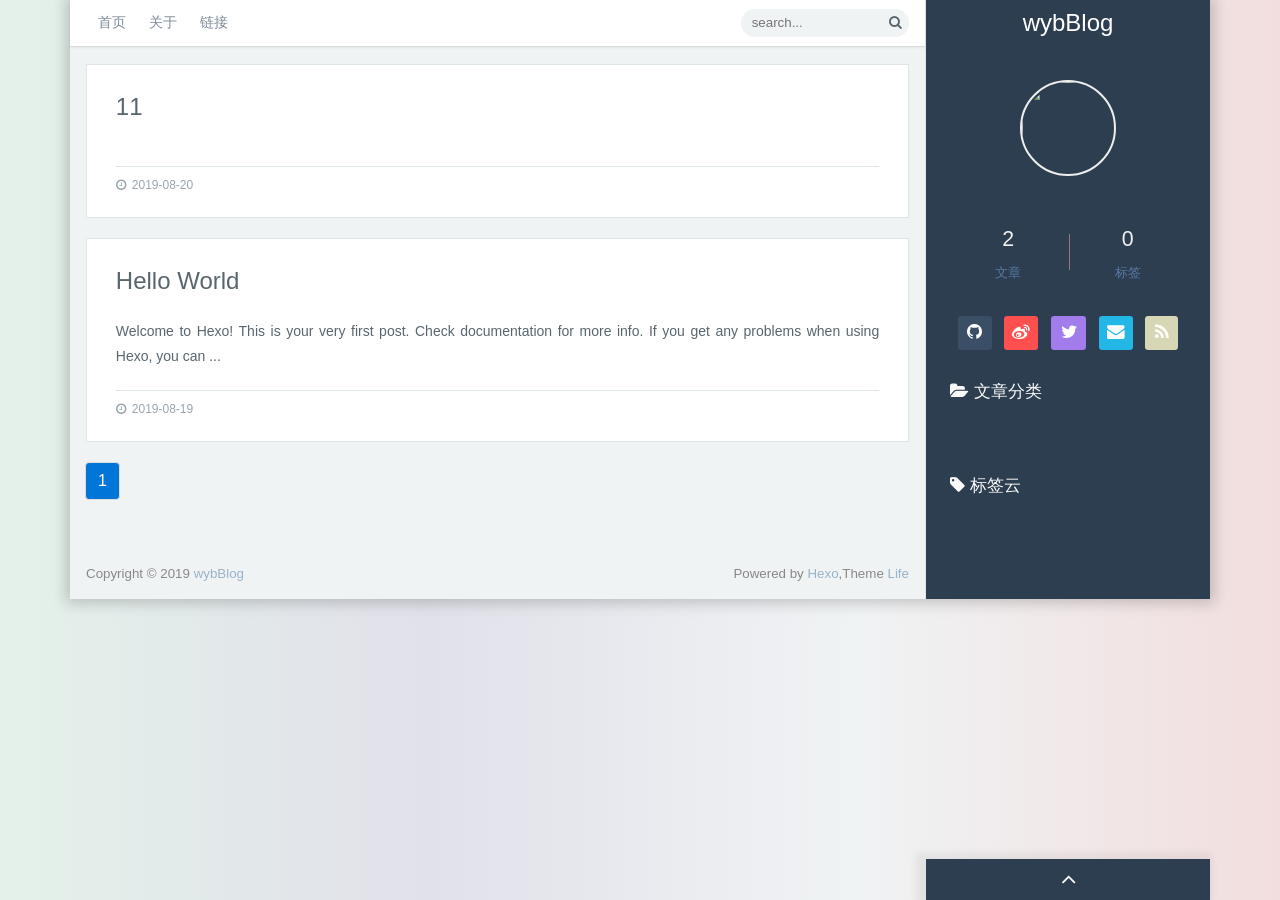
==== commit 19b75adf: "Site updated: 2019-08-20 14:29:21" ====
--- a/archives/index.html
+++ b/archives/index.html
@@ -22,7 +22,7 @@
   <meta http-equiv="X-UA-Compatible" content="IE=edge, chrome=1">
   <meta name="renderer" content="webkit">
   <meta name="viewport" content="width=device-width, initial-scale=1, maximum-scale=1, shrink-to-fit=no" , user-scalable="no"">
-  <title>ArchivesHexo</title>
+  <title>ArchiveswybBlog</title>
   <link rel="shortcut icon" href>
   
     
@@ -87,7 +87,7 @@
         <!--博客主栏开始-->
         <div class="col-xl-9 col-lg-12 blog-main" id="pjax-box">
             <header class="blog-header">
-                <a href="http://yoursite.com" class="blog-header-mobile-title">Hexo</a>
+                <a href="http://yoursite.com" class="blog-header-mobile-title">wybBlog</a>
                 <a href="javascript:;" class="blog-header-navbar-btn"><i class="fa fa-bars"></i></a>
                 <nav class="blog-header-navbar blog-header-fixed">
                     <ul class="blog-navbar-links">
@@ -176,14 +176,14 @@
 
                 
             <footer class="blog-footer">
-                <p class="blog-footer-left">Copyright ©  2019 <a href="http://yoursite.com">Hexo</a></p>
+                <p class="blog-footer-left">Copyright ©  2019 <a href="http://yoursite.com">wybBlog</a></p>
                 <p class="blog-footer-right">Powered by <a href="https://hexo.io" target="_blank">Hexo</a>,Theme <a href="https://note.isweic.com/themes-life/" target="_blank">Life</a></p>
             </footer>
         </div><!--博客主栏结束-->
         <!--博客侧边栏开始-->
         <div class="col-xl-3 blog-sidebar">
             <div class="blog-sidebar-title">
-                <a href>Hexo</a>
+                <a href>wybBlog</a>
             </div>
             <div class="blog-sidebar-logo">
                 <img src="http://dl.weic96.cn/logo.png">
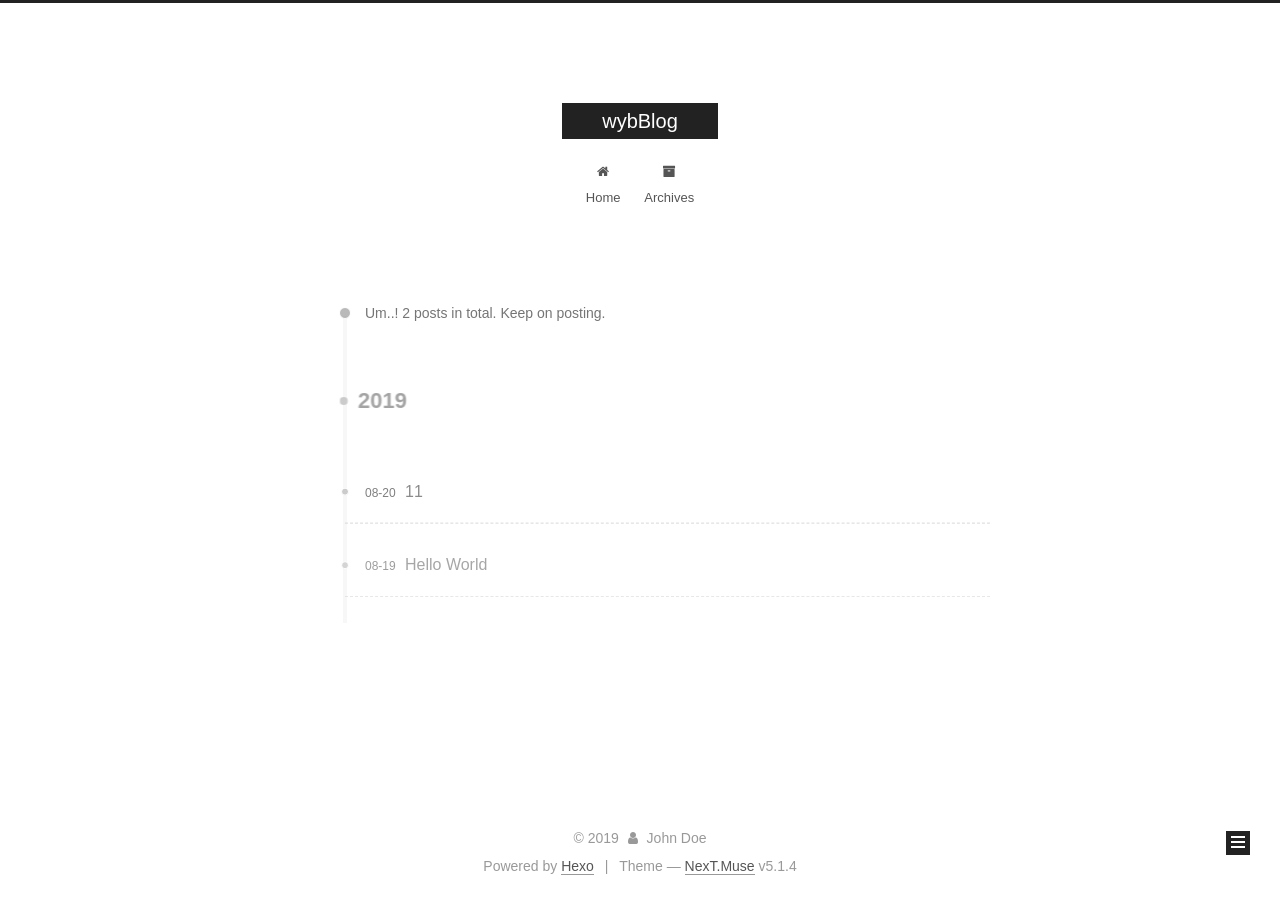
==== commit 4c20f2eb: "Site updated: 2019-08-20 15:23:20" ====
--- a/archives/index.html
+++ b/archives/index.html
@@ -1,261 +1,584 @@
-
-
-
-
-  
-
-
-
-
-
-
-
-
-
-
-
-
-<!doctype html>
-<html lang="en">
+<!DOCTYPE html>
+
+
+
+  
+
+
+<html class="theme-next muse use-motion" lang="en">
 <head><meta name="generator" content="Hexo 3.9.0">
   <meta charset="UTF-8">
-  <meta http-equiv="X-UA-Compatible" content="IE=edge, chrome=1">
-  <meta name="renderer" content="webkit">
-  <meta name="viewport" content="width=device-width, initial-scale=1, maximum-scale=1, shrink-to-fit=no" , user-scalable="no"">
-  <title>ArchiveswybBlog</title>
-  <link rel="shortcut icon" href>
+<meta http-equiv="X-UA-Compatible" content="IE=edge">
+<meta name="viewport" content="width=device-width, initial-scale=1, maximum-scale=1">
+<meta name="theme-color" content="#222">
+
+
+
+
+
+
+
+
+
+<meta http-equiv="Cache-Control" content="no-transform">
+<meta http-equiv="Cache-Control" content="no-siteapp">
+
+
+
+
+
+
+
+
+
+
+
+
+
+
+
+
+  
+  
+  <link href="/lib/fancybox/source/jquery.fancybox.css?v=2.1.5" rel="stylesheet" type="text/css">
+
+
+
+
+
+
+
+<link href="/lib/font-awesome/css/font-awesome.min.css?v=4.6.2" rel="stylesheet" type="text/css">
+
+<link href="/css/main.css?v=5.1.4" rel="stylesheet" type="text/css">
+
+
+  <link rel="apple-touch-icon" sizes="180x180" href="/images/apple-touch-icon-next.png?v=5.1.4">
+
+
+  <link rel="icon" type="image/png" sizes="32x32" href="/images/favicon-32x32-next.png?v=5.1.4">
+
+
+  <link rel="icon" type="image/png" sizes="16x16" href="/images/favicon-16x16-next.png?v=5.1.4">
+
+
+  <link rel="mask-icon" href="/images/logo.svg?v=5.1.4" color="#222">
+
+
+
+
+
+  <meta name="keywords" content="Hexo, NexT">
+
+
+
+
+
+
+
+
+
+
+<meta property="og:type" content="website">
+<meta property="og:title" content="wybBlog">
+<meta property="og:url" content="http://yoursite.com/archives/index.html">
+<meta property="og:site_name" content="wybBlog">
+<meta property="og:locale" content="en">
+<meta name="twitter:card" content="summary">
+<meta name="twitter:title" content="wybBlog">
+
+
+
+<script type="text/javascript" id="hexo.configurations">
+  var NexT = window.NexT || {};
+  var CONFIG = {
+    root: '/',
+    scheme: 'Muse',
+    version: '5.1.4',
+    sidebar: {"position":"left","display":"post","offset":12,"b2t":false,"scrollpercent":false,"onmobile":false},
+    fancybox: true,
+    tabs: true,
+    motion: {"enable":true,"async":false,"transition":{"post_block":"fadeIn","post_header":"slideDownIn","post_body":"slideDownIn","coll_header":"slideLeftIn","sidebar":"slideUpIn"}},
+    duoshuo: {
+      userId: '0',
+      author: 'Author'
+    },
+    algolia: {
+      applicationID: '',
+      apiKey: '',
+      indexName: '',
+      hits: {"per_page":10},
+      labels: {"input_placeholder":"Search for Posts","hits_empty":"We didn't find any results for the search: ${query}","hits_stats":"${hits} results found in ${time} ms"}
+    }
+  };
+</script>
+
+
+
+  <link rel="canonical" href="http://yoursite.com/archives/">
+
+
+
+
+
+  <title>Archive | wybBlog</title>
+  
+
+
+
+
+
+
+
+
+</head>
+
+<body itemscope itemtype="http://schema.org/WebPage" lang="en">
+
+  
   
     
+  
+
+  <div class="container sidebar-position-left page-archive">
+    <div class="headband"></div>
+
+    <header id="header" class="header" itemscope itemtype="http://schema.org/WPHeader">
+      <div class="header-inner"><div class="site-brand-wrapper">
+  <div class="site-meta ">
     
-      <link rel="stylesheet" href="/css/bootstrap.min.css">
+
+    <div class="custom-logo-site-title">
+      <a href="/" class="brand" rel="start">
+        <span class="logo-line-before"><i></i></span>
+        <span class="site-title">wybBlog</span>
+        <span class="logo-line-after"><i></i></span>
+      </a>
+    </div>
+      
+        <p class="site-subtitle"></p>
+      
+  </div>
+
+  <div class="site-nav-toggle">
+    <button>
+      <span class="btn-bar"></span>
+      <span class="btn-bar"></span>
+      <span class="btn-bar"></span>
+    </button>
+  </div>
+</div>
+
+<nav class="site-nav">
+  
+
+  
+    <ul id="menu" class="menu">
+      
+        
+        <li class="menu-item menu-item-home">
+          <a href="/" rel="section">
+            
+              <i class="menu-item-icon fa fa-fw fa-home"></i> <br>
+            
+            Home
+          </a>
+        </li>
+      
+        
+        <li class="menu-item menu-item-archives">
+          <a href="/archives/" rel="section">
+            
+              <i class="menu-item-icon fa fa-fw fa-archive"></i> <br>
+            
+            Archives
+          </a>
+        </li>
+      
+
+      
+    </ul>
+  
+
+  
+</nav>
+
+
+
+ </div>
+    </header>
+
+    <main id="main" class="main">
+      <div class="main-inner">
+        <div class="content-wrap">
+          <div id="content" class="content">
+            
+
+  
+  
+  
+  <div class="post-block archive">
+    <div id="posts" class="posts-collapse">
+      <span class="archive-move-on"></span>
+
+      <span class="archive-page-counter">
+        
+        
+        
+          
+        
+        Um..! 2 posts in total. Keep on posting.
+      </span>
+
+      
+
+        
+        
+        
+
+        
+          
+          <div class="collection-title">
+            <h1 class="archive-year" id="archive-year-2019">2019</h1>
+          </div>
+        
+        
+
+        
+
+  <article class="post post-type-normal" itemscope itemtype="http://schema.org/Article">
+    <header class="post-header">
+
+      <h2 class="post-title">
+        
+            <a class="post-title-link" href="/2019/08/20/11/" itemprop="url">
+              
+                <span itemprop="name">11</span>
+              
+            </a>
+        
+      </h2>
+
+      <div class="post-meta">
+        <time class="post-time" itemprop="dateCreated" datetime="2019-08-20T12:00:09+08:00" content="2019-08-20">
+          08-20
+        </time>
+      </div>
+
+    </header>
+  </article>
+
+
+
+      
+
+        
+        
+        
+
+        
+        
+
+        
+
+  <article class="post post-type-normal" itemscope itemtype="http://schema.org/Article">
+    <header class="post-header">
+
+      <h2 class="post-title">
+        
+            <a class="post-title-link" href="/2019/08/19/hello-world/" itemprop="url">
+              
+                <span itemprop="name">Hello World</span>
+              
+            </a>
+        
+      </h2>
+
+      <div class="post-meta">
+        <time class="post-time" itemprop="dateCreated" datetime="2019-08-19T19:18:09+08:00" content="2019-08-19">
+          08-19
+        </time>
+      </div>
+
+    </header>
+  </article>
+
+
+
+      
+
+    </div>
+  </div>
+  
+  
+  
+
+  
+
+
+
+          </div>
+          
+
+
+          
+
+        </div>
+        
+          
+  
+  <div class="sidebar-toggle">
+    <div class="sidebar-toggle-line-wrap">
+      <span class="sidebar-toggle-line sidebar-toggle-line-first"></span>
+      <span class="sidebar-toggle-line sidebar-toggle-line-middle"></span>
+      <span class="sidebar-toggle-line sidebar-toggle-line-last"></span>
+    </div>
+  </div>
+
+  <aside id="sidebar" class="sidebar">
     
-      <link rel="stylesheet" href="/css/font-awesome.min.css">
+    <div class="sidebar-inner">
+
+      
+
+      
+
+      <section class="site-overview-wrap sidebar-panel sidebar-panel-active">
+        <div class="site-overview">
+          <div class="site-author motion-element" itemprop="author" itemscope itemtype="http://schema.org/Person">
+            
+              <p class="site-author-name" itemprop="name">John Doe</p>
+              <p class="site-description motion-element" itemprop="description"></p>
+          </div>
+
+          <nav class="site-state motion-element">
+
+            
+              <div class="site-state-item site-state-posts">
+              
+                <a href="/archives/">
+              
+                  <span class="site-state-item-count">2</span>
+                  <span class="site-state-item-name">posts</span>
+                </a>
+              </div>
+            
+
+            
+
+            
+
+          </nav>
+
+          
+
+          
+
+          
+          
+
+          
+          
+
+          
+
+        </div>
+      </section>
+
+      
+
+      
+
+    </div>
+  </aside>
+
+
+        
+      </div>
+    </main>
+
+    <footer id="footer" class="footer">
+      <div class="footer-inner">
+        <div class="copyright">&copy; <span itemprop="copyrightYear">2019</span>
+  <span class="with-love">
+    <i class="fa fa-user"></i>
+  </span>
+  <span class="author" itemprop="copyrightHolder">John Doe</span>
+
+  
+</div>
+
+
+  <div class="powered-by">Powered by <a class="theme-link" target="_blank" href="https://hexo.io">Hexo</a></div>
+
+
+
+  <span class="post-meta-divider">|</span>
+
+
+
+  <div class="theme-info">Theme &mdash; <a class="theme-link" target="_blank" href="https://github.com/iissnan/hexo-theme-next">NexT.Muse</a> v5.1.4</div>
+
+
+
+
+        
+
+
+
+
+
+
+
+        
+      </div>
+    </footer>
+
     
-      <link rel="stylesheet" href="/css/atom-one-dark.css">
+      <div class="back-to-top">
+        <i class="fa fa-arrow-up"></i>
+        
+      </div>
     
-      <link rel="stylesheet" href="/css/jquery.fancybox.css">
+
     
-      <link rel="stylesheet" href="/css/nprogress.min.css">
-    
-      <link rel="stylesheet" href="/css/valine.css">
-    
-      <link rel="stylesheet" href="/css/life.css">
-    
-  
-
-  
-
-  <!-- jQuery first, then Tether, then Bootstrap JS. -->
-  
-  
-  
-    <script src="/js/jquery-2.2.4.min.js"></script>
-  
-    <script src="https://cdn1.lncld.net/static/js/3.1.0/av-min.js"></script>
-  
-    <script src="/js/jquery.pjax.js"></script>
-  
-    <script src="/js/nprogress.min.js"></script>
-  
-    <script src="/js/tether.min.js"></script>
-  
-    <script src="/js/bootstrap.min.js"></script>
-  
-    <script src="/js/highlight.min.js"></script>
-  
-    <script src="/js/highlightjs-line-numbers.min.js"></script>
-  
-    <script src="/js/jquery.fancybox.js"></script>
-  
-    <script src="/js/jquery.qrcode.min.js"></script>
-  
-    <script src="/js/Valine.min.js"></script>
-  
-  
-</head>
-<body>
-<script>AV.init({appId:'',appKey:''});</script>
+
+  </div>
+
+  
+
 <script type="text/javascript">
-      var config = {
-            ClasS: 'Counter',
-            el:'.views',
-            elP: '.views-post'
-      }
+  if (Object.prototype.toString.call(window.Promise) !== '[object Function]') {
+    window.Promise = null;
+  }
 </script>
-<div class="container">
-    <div class="row blog-box-shadow">
-        <!--博客主栏开始-->
-        <div class="col-xl-9 col-lg-12 blog-main" id="pjax-box">
-            <header class="blog-header">
-                <a href="http://yoursite.com" class="blog-header-mobile-title">wybBlog</a>
-                <a href="javascript:;" class="blog-header-navbar-btn"><i class="fa fa-bars"></i></a>
-                <nav class="blog-header-navbar blog-header-fixed">
-                    <ul class="blog-navbar-links">
-                        
-                          <li class="blog-nav-item"><a href="/" class="transition">首页</a></li>
-                        
-                          <li class="blog-nav-item"><a href="/about/" class="transition">关于</a></li>
-                        
-                          <li class="blog-nav-item"><a href="/links/" class="transition">链接</a></li>
-                        
-                        <div class="blog-navbar-right">
-                            <form action>
-                                <div class="input-group">
-                                    <input type="text" class="blog-header-search" placeholder="search...">
-                                    <buttn type="submit" class="blog-header-search-btn"><i class="fa fa-search"></i></buttn>
-                                </div>
-                            </form>
-                        </div>
-                    </ul>
-                </nav>
-            </header>
-                
-<div class="blog-main-post">
-	<div class="index-post-br"></div>
-  
-
-
-
-<article class="blog-post-block">
-    
-
-    <div class="blog-post-block-padding">
-        <a href="/2019/08/20/11/">11</a>
-        <section>
-            
-                
-                
-                
-            
-        </section>
-        <footer>
-        
-            <time datetime="2019-08-20T04:00:09.000Z"><i class="fa fa-clock-o"></i>2019-08-20</time>
-        
-        
-        
-        
-        
-        </footer>
-    </div>
-</article>
-
-
-<article class="blog-post-block">
-    
-
-    <div class="blog-post-block-padding">
-        <a href="/2019/08/19/hello-world/">Hello World</a>
-        <section>
-            
-                
-                Welcome to Hexo! This is your very first post. Check documentation for more info. If you get any problems when using Hexo, you can
-                ...
-            
-        </section>
-        <footer>
-        
-            <time datetime="2019-08-19T11:18:09.352Z"><i class="fa fa-clock-o"></i>2019-08-19</time>
-        
-        
-        
-        
-        
-        </footer>
-    </div>
-</article>
-
-
-
-  
-    <nav id="pagination" class="blog-pagination">
-            <span class="page-number current">1</span>
-    </nav>
-
- </div>
-
-                
-            <footer class="blog-footer">
-                <p class="blog-footer-left">Copyright ©  2019 <a href="http://yoursite.com">wybBlog</a></p>
-                <p class="blog-footer-right">Powered by <a href="https://hexo.io" target="_blank">Hexo</a>,Theme <a href="https://note.isweic.com/themes-life/" target="_blank">Life</a></p>
-            </footer>
-        </div><!--博客主栏结束-->
-        <!--博客侧边栏开始-->
-        <div class="col-xl-3 blog-sidebar">
-            <div class="blog-sidebar-title">
-                <a href>wybBlog</a>
-            </div>
-            <div class="blog-sidebar-logo">
-                <img src="http://dl.weic96.cn/logo.png">
-            </div>
-            <div class="blog-sidebar-count blog-sidebar-padding">
-                <div class="blog-sidebar-count-left">
-                    <p class="blog-sidebar-count-p">2</p>
-                    <span class="blog-sidebar-count-span">文章</span>
-                </div>
-                <div class="blog-sidebar-count-right">
-                    <p class="blog-sidebar-count-p">0</p>
-                    <span class="blog-sidebar-count-span">标签</span>
-                </div>
-                <div style="clear: both;"></div>
-            </div>
-            <div class="blog-sidebar-icon blog-sidebar-padding">
-                <ul>
-                    <li><a href class="icon-github" target="_blank" data-toggle="tooltip" data-placement="top" title="Github"><i class="fa fa-github"></i></a></li>
-                    <li><a href class="icon-weibo" target="_blank" data-toggle="tooltip" data-placement="top" title="新浪微博"><i class="fa fa-weibo"></i></a></li>
-                    <li><a href class="icon-twitter" target="_blank" data-toggle="tooltip" data-placement="top" title="Twitter"><i class="fa fa-twitter"></i></a></li>
-                    <!--<li><a href="" class="icon-facebook" target="_blank" data-toggle="tooltip" data-placement="top" title="FaceBook"><i class="fa fa-facebook"></i></a></li>-->
-                    <li><a href="mailto:" class="icon-email" data-toggle="tooltip" data-placement="top" title="E-Mail"><i class="fa fa-envelope"></i></a></li>
-                    <li><a href class="icon-rss" data-toggle="tooltip" target="_blank" data-placement="top" title="RSS"><i class="fa fa-rss"></i></a></li>
-                </ul>
-            </div>
-            <div class="blog-sidebar-categories">
-                <h4 class="blog-sidebar-h4"><i class="fa fa-folder-open"></i>&nbsp;文章分类</h4>
-                <ul class="list-group blog-sidebar-padding">
-                  
-                </ul>
-            </div>
-            <div class="blog-sidebar-tags">
-                <h4 class="blog-sidebar-h4"><i class="fa fa-tag"></i>&nbsp;标签云</h4>
-                <ul class="blog-sidebar-tags-ul blog-sidebar-padding">
-                  
-                </ul>
-            </div>
-            <script>
-              // 博客侧栏标签云随机色
-              var tag_cloud = $('.tag-could');
-              tag_cloud.each(function () {
-                  var Cnum = 9;
-                  var Crand = parseInt(Math.random() * Cnum);
-                  $(this).addClass("tag-could" + Crand);
-              })
-            </script>
-            <!--返回顶部按钮-->
-            <div class="retop">
-                <i class="fa fa-angle-up"></i>
-            </div>
-        </div><!--博客侧边栏结束-->
-    </div>
-</div>
-<script src="/js/LeanStatistics.min.js"></script>
-<script src="/js/Life.js"></script>
-<script type="text/javascript">
-    hljs.initHighlightingOnLoad();
-    hljs.initLineNumbersOnLoad();
-    otherF();
-    LeanStatistics();
-    $(document).pjax('a', '#pjax-box', {fragment:'#pjax-box', timeout:8000}).on('pjax:complete', function() {
-      $('pre code').each(function(i, block){
-        hljs.highlightBlock(block);
-      })
-      $('code.hljs').each(function(i, block) {
-        hljs.lineNumbersBlock(block);
-      });
-      LeanStatistics();
-    }).on('pjax:start', function() { NProgress.start(); }).on('pjax:end',   function() {
-      NProgress.done();
-      otherF();
-    });
-</script>
+
+
+
+
+
+
+
+
+
+  
+
+
+
+
+
+
+
+
+
+
+
+
+  
+  
+    <script type="text/javascript" src="/lib/jquery/index.js?v=2.1.3"></script>
+  
+
+  
+  
+    <script type="text/javascript" src="/lib/fastclick/lib/fastclick.min.js?v=1.0.6"></script>
+  
+
+  
+  
+    <script type="text/javascript" src="/lib/jquery_lazyload/jquery.lazyload.js?v=1.9.7"></script>
+  
+
+  
+  
+    <script type="text/javascript" src="/lib/velocity/velocity.min.js?v=1.2.1"></script>
+  
+
+  
+  
+    <script type="text/javascript" src="/lib/velocity/velocity.ui.min.js?v=1.2.1"></script>
+  
+
+  
+  
+    <script type="text/javascript" src="/lib/fancybox/source/jquery.fancybox.pack.js?v=2.1.5"></script>
+  
+
+
+  
+
+
+  <script type="text/javascript" src="/js/src/utils.js?v=5.1.4"></script>
+
+  <script type="text/javascript" src="/js/src/motion.js?v=5.1.4"></script>
+
+
+
+  
+  
+
+  
+
+  
+
+
+  <script type="text/javascript" src="/js/src/bootstrap.js?v=5.1.4"></script>
+
+
+
+  
+
+
+  
+
+
+
+
+	
+
+
+
+
+
+  
+
+
+
+
+
+  
+
+
+
+
+
+
+
+
+
+
+
+
+  
+
+
+
+
+
+  
+
+  
+
+  
+
+  
+  
+
+  
+
+  
+
+  
+
 </body>
 </html>
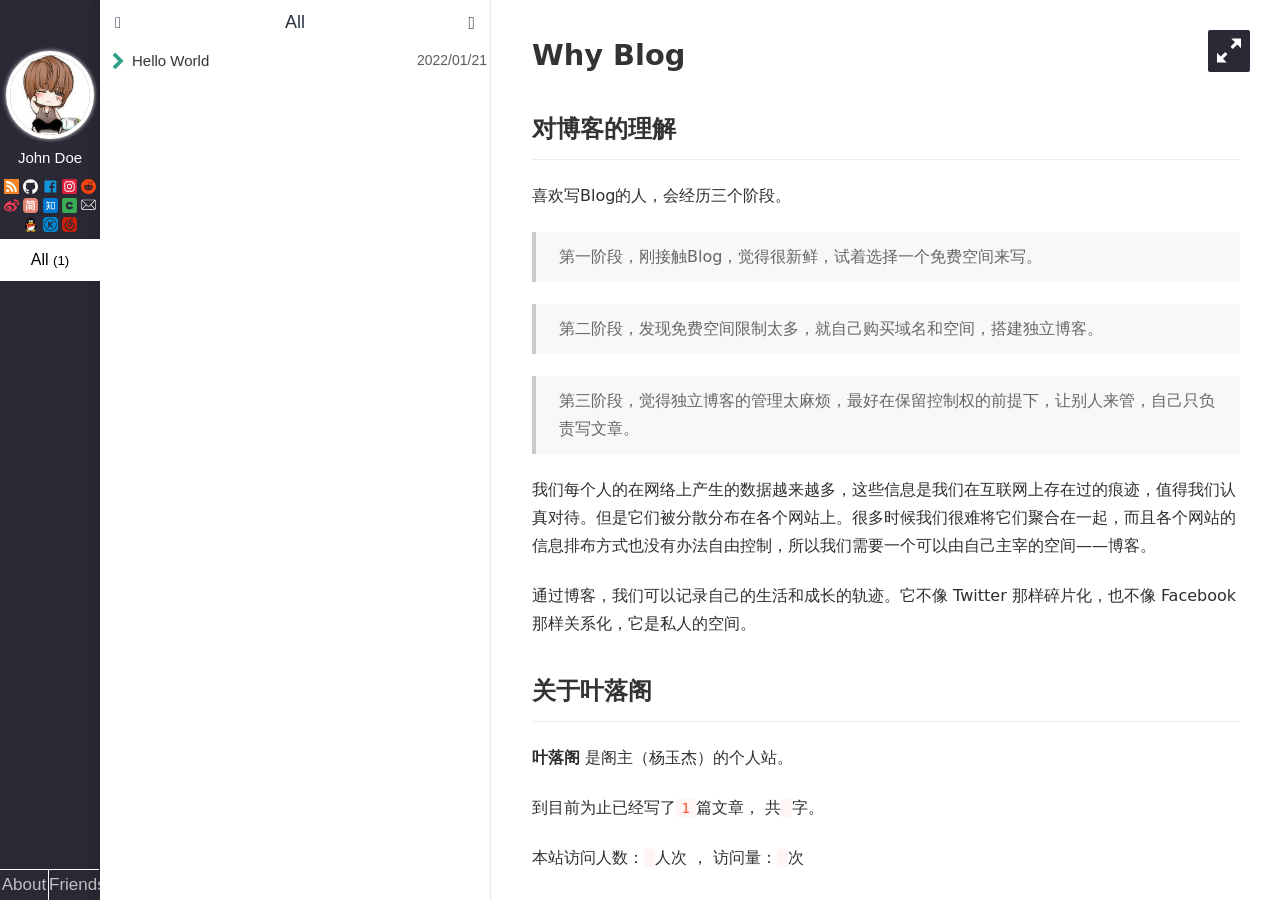
==== commit 1932c276: "Site updated: 2022-01-21 15:14:28" ====
--- a/archives/index.html
+++ b/archives/index.html
@@ -1,584 +1,566 @@
 <!DOCTYPE html>
-
-
-
-  
-
-
-<html class="theme-next muse use-motion" lang="en">
-<head><meta name="generator" content="Hexo 3.9.0">
-  <meta charset="UTF-8">
-<meta http-equiv="X-UA-Compatible" content="IE=edge">
-<meta name="viewport" content="width=device-width, initial-scale=1, maximum-scale=1">
-<meta name="theme-color" content="#222">
-
-
-
-
-
-
-
-
-
-<meta http-equiv="Cache-Control" content="no-transform">
-<meta http-equiv="Cache-Control" content="no-siteapp">
-
-
-
-
-
-
-
-
-
-
-
-
-
-
-
-
-  
-  
-  <link href="/lib/fancybox/source/jquery.fancybox.css?v=2.1.5" rel="stylesheet" type="text/css">
-
-
-
-
-
-
-
-<link href="/lib/font-awesome/css/font-awesome.min.css?v=4.6.2" rel="stylesheet" type="text/css">
-
-<link href="/css/main.css?v=5.1.4" rel="stylesheet" type="text/css">
-
-
-  <link rel="apple-touch-icon" sizes="180x180" href="/images/apple-touch-icon-next.png?v=5.1.4">
-
-
-  <link rel="icon" type="image/png" sizes="32x32" href="/images/favicon-32x32-next.png?v=5.1.4">
-
-
-  <link rel="icon" type="image/png" sizes="16x16" href="/images/favicon-16x16-next.png?v=5.1.4">
-
-
-  <link rel="mask-icon" href="/images/logo.svg?v=5.1.4" color="#222">
-
-
-
-
-
-  <meta name="keywords" content="Hexo, NexT">
-
-
-
-
-
-
-
-
-
-
-<meta property="og:type" content="website">
-<meta property="og:title" content="wybBlog">
-<meta property="og:url" content="http://yoursite.com/archives/index.html">
-<meta property="og:site_name" content="wybBlog">
-<meta property="og:locale" content="en">
+<html>
+<head>
+  <meta charset="utf-8">
+  <title>Hexo</title>
+  <meta name="keywords" content="">
+  <meta name="description" content="Hexo">
+    <meta name="viewport" content="width=device-width, initial-scale=1, maximum-scale=1">
+<meta name="description" content="Welcome to Hexo! This is your very first post. Check documentation for more info. If you get any problems when using Hexo, you can find the answer in troubleshooting or you can ask me on GitHub. Quick">
+<meta property="og:type" content="article">
+<meta property="og:title" content="Hello World">
+<meta property="og:url" content="http://example.com/2022/01/21/hello-world/index.html">
+<meta property="og:site_name" content="Hexo">
+<meta property="og:description" content="Welcome to Hexo! This is your very first post. Check documentation for more info. If you get any problems when using Hexo, you can find the answer in troubleshooting or you can ask me on GitHub. Quick">
+<meta property="og:locale" content="en_US">
+<meta property="article:published_time" content="2022-01-21T06:07:16.028Z">
+<meta property="article:modified_time" content="2022-01-21T06:07:16.028Z">
+<meta property="article:author" content="John Doe">
 <meta name="twitter:card" content="summary">
-<meta name="twitter:title" content="wybBlog">
-
-
-
-<script type="text/javascript" id="hexo.configurations">
-  var NexT = window.NexT || {};
-  var CONFIG = {
-    root: '/',
-    scheme: 'Muse',
-    version: '5.1.4',
-    sidebar: {"position":"left","display":"post","offset":12,"b2t":false,"scrollpercent":false,"onmobile":false},
-    fancybox: true,
-    tabs: true,
-    motion: {"enable":true,"async":false,"transition":{"post_block":"fadeIn","post_header":"slideDownIn","post_body":"slideDownIn","coll_header":"slideLeftIn","sidebar":"slideUpIn"}},
-    duoshuo: {
-      userId: '0',
-      author: 'Author'
-    },
-    algolia: {
-      applicationID: '',
-      apiKey: '',
-      indexName: '',
-      hits: {"per_page":10},
-      labels: {"input_placeholder":"Search for Posts","hits_empty":"We didn't find any results for the search: ${query}","hits_stats":"${hits} results found in ${time} ms"}
-    }
-  };
+
+
+<link rel="icon" href="/img/avatar.jpg">
+
+<link href="/css/style.css?v=1.1.0" rel="stylesheet">
+
+<link href="/css/hl_theme/atom-light.css?v=1.1.0" rel="stylesheet">
+
+<link href="//cdn.jsdelivr.net/npm/animate.css@4.1.0/animate.min.css" rel="stylesheet">
+
+<script src="//cdn.jsdelivr.net/npm/jquery@3.5.1/dist/jquery.min.js"></script>
+<script src="/js/titleTip.js?v=1.1.0" ></script>
+
+<script src="//cdn.jsdelivr.net/npm/highlightjs@9.16.2/highlight.pack.min.js"></script>
+<script>
+    hljs.initHighlightingOnLoad();
 </script>
 
-
-
-  <link rel="canonical" href="http://yoursite.com/archives/">
-
-
-
-
-
-  <title>Archive | wybBlog</title>
-  
-
-
-
-
-
-
-
-
-</head>
-
-<body itemscope itemtype="http://schema.org/WebPage" lang="en">
-
-  
-  
-    
-  
-
-  <div class="container sidebar-position-left page-archive">
-    <div class="headband"></div>
-
-    <header id="header" class="header" itemscope itemtype="http://schema.org/WPHeader">
-      <div class="header-inner"><div class="site-brand-wrapper">
-  <div class="site-meta ">
-    
-
-    <div class="custom-logo-site-title">
-      <a href="/" class="brand" rel="start">
-        <span class="logo-line-before"><i></i></span>
-        <span class="site-title">wybBlog</span>
-        <span class="logo-line-after"><i></i></span>
-      </a>
-    </div>
-      
-        <p class="site-subtitle"></p>
-      
-  </div>
-
-  <div class="site-nav-toggle">
-    <button>
-      <span class="btn-bar"></span>
-      <span class="btn-bar"></span>
-      <span class="btn-bar"></span>
-    </button>
-  </div>
-</div>
-
-<nav class="site-nav">
-  
-
-  
-    <ul id="menu" class="menu">
-      
-        
-        <li class="menu-item menu-item-home">
-          <a href="/" rel="section">
-            
-              <i class="menu-item-icon fa fa-fw fa-home"></i> <br>
-            
-            Home
-          </a>
-        </li>
-      
-        
-        <li class="menu-item menu-item-archives">
-          <a href="/archives/" rel="section">
-            
-              <i class="menu-item-icon fa fa-fw fa-archive"></i> <br>
-            
-            Archives
-          </a>
-        </li>
-      
-
-      
-    </ul>
-  
-
-  
-</nav>
-
-
-
- </div>
-    </header>
-
-    <main id="main" class="main">
-      <div class="main-inner">
-        <div class="content-wrap">
-          <div id="content" class="content">
-            
-
-  
-  
-  
-  <div class="post-block archive">
-    <div id="posts" class="posts-collapse">
-      <span class="archive-move-on"></span>
-
-      <span class="archive-page-counter">
-        
-        
-        
-          
-        
-        Um..! 2 posts in total. Keep on posting.
-      </span>
-
-      
-
-        
-        
-        
-
-        
-          
-          <div class="collection-title">
-            <h1 class="archive-year" id="archive-year-2019">2019</h1>
-          </div>
-        
-        
-
-        
-
-  <article class="post post-type-normal" itemscope itemtype="http://schema.org/Article">
-    <header class="post-header">
-
-      <h2 class="post-title">
-        
-            <a class="post-title-link" href="/2019/08/20/11/" itemprop="url">
-              
-                <span itemprop="name">11</span>
-              
-            </a>
-        
-      </h2>
-
-      <div class="post-meta">
-        <time class="post-time" itemprop="dateCreated" datetime="2019-08-20T12:00:09+08:00" content="2019-08-20">
-          08-20
-        </time>
-      </div>
-
-    </header>
-  </article>
-
-
-
-      
-
-        
-        
-        
-
-        
-        
-
-        
-
-  <article class="post post-type-normal" itemscope itemtype="http://schema.org/Article">
-    <header class="post-header">
-
-      <h2 class="post-title">
-        
-            <a class="post-title-link" href="/2019/08/19/hello-world/" itemprop="url">
-              
-                <span itemprop="name">Hello World</span>
-              
-            </a>
-        
-      </h2>
-
-      <div class="post-meta">
-        <time class="post-time" itemprop="dateCreated" datetime="2019-08-19T19:18:09+08:00" content="2019-08-19">
-          08-19
-        </time>
-      </div>
-
-    </header>
-  </article>
-
-
-
-      
-
-    </div>
-  </div>
-  
-  
-  
-
-  
-
-
-
-          </div>
-          
-
-
-          
-
-        </div>
-        
-          
-  
-  <div class="sidebar-toggle">
-    <div class="sidebar-toggle-line-wrap">
-      <span class="sidebar-toggle-line sidebar-toggle-line-first"></span>
-      <span class="sidebar-toggle-line sidebar-toggle-line-middle"></span>
-      <span class="sidebar-toggle-line sidebar-toggle-line-last"></span>
-    </div>
-  </div>
-
-  <aside id="sidebar" class="sidebar">
-    
-    <div class="sidebar-inner">
-
-      
-
-      
-
-      <section class="site-overview-wrap sidebar-panel sidebar-panel-active">
-        <div class="site-overview">
-          <div class="site-author motion-element" itemprop="author" itemscope itemtype="http://schema.org/Person">
-            
-              <p class="site-author-name" itemprop="name">John Doe</p>
-              <p class="site-description motion-element" itemprop="description"></p>
-          </div>
-
-          <nav class="site-state motion-element">
-
-            
-              <div class="site-state-item site-state-posts">
-              
-                <a href="/archives/">
-              
-                  <span class="site-state-item-count">2</span>
-                  <span class="site-state-item-name">posts</span>
-                </a>
-              </div>
-            
-
-            
-
-            
-
-          </nav>
-
-          
-
-          
-
-          
-          
-
-          
-          
-
-          
-
-        </div>
-      </section>
-
-      
-
-      
-
-    </div>
-  </aside>
-
-
-        
-      </div>
-    </main>
-
-    <footer id="footer" class="footer">
-      <div class="footer-inner">
-        <div class="copyright">&copy; <span itemprop="copyrightYear">2019</span>
-  <span class="with-love">
-    <i class="fa fa-user"></i>
-  </span>
-  <span class="author" itemprop="copyrightHolder">John Doe</span>
-
-  
-</div>
-
-
-  <div class="powered-by">Powered by <a class="theme-link" target="_blank" href="https://hexo.io">Hexo</a></div>
-
-
-
-  <span class="post-meta-divider">|</span>
-
-
-
-  <div class="theme-info">Theme &mdash; <a class="theme-link" target="_blank" href="https://github.com/iissnan/hexo-theme-next">NexT.Muse</a> v5.1.4</div>
-
-
-
-
-        
-
-
-
-
-
-
-
-        
-      </div>
-    </footer>
-
-    
-      <div class="back-to-top">
-        <i class="fa fa-arrow-up"></i>
-        
-      </div>
-    
-
-    
-
-  </div>
-
-  
-
-<script type="text/javascript">
-  if (Object.prototype.toString.call(window.Promise) !== '[object Function]') {
-    window.Promise = null;
-  }
+<script src="//cdn.jsdelivr.net/npm/nprogress@0.2.0/nprogress.min.js"></script>
+
+
+
+<script src="//cdn.jsdelivr.net/npm/jquery.cookie@1.4.1/jquery.cookie.min.js" ></script>
+
+<script src="/js/iconfont.js?v=1.1.0" ></script>
+
+<meta name="generator" content="Hexo 6.0.0"></head>
+<div style="display: none">
+  <input class="theme_disqus_on" value="false">
+  <input class="theme_preload_comment" value="">
+  <input class="theme_blog_path" value="">
+  <input id="theme_shortcut" value="true" />
+  <input id="theme_highlight_on" value="true" />
+  <input id="theme_code_copy" value="true" />
+</div>
+
+
+
+<body>
+<aside class="nav mobile">
+    <div class="nav-left">
+        <a href="/"
+   class="avatar_target">
+    <img class="avatar"
+         src="/img/avatar.jpg"/>
+</a>
+<div class="author">
+    <span>John Doe</span>
+</div>
+
+<div class="icon">
+    
+        
+            <a title="rss"
+               href="/atom.xml"
+               target="_blank">
+                
+                    <svg class="iconfont-svg" aria-hidden="true">
+                        <use xlink:href="#icon-rss"></use>
+                    </svg>
+                
+            </a>
+        
+    
+        
+            <a title="github"
+               href="https://github.com/yelog"
+               target="_blank">
+                
+                    <svg class="iconfont-svg" aria-hidden="true">
+                        <use xlink:href="#icon-github"></use>
+                    </svg>
+                
+            </a>
+        
+    
+        
+            <a title="facebook"
+               href="https://www.facebook.com/faker.tops"
+               target="_blank">
+                
+                    <svg class="iconfont-svg" aria-hidden="true">
+                        <use xlink:href="#icon-facebook"></use>
+                    </svg>
+                
+            </a>
+        
+    
+        
+    
+        
+    
+        
+            <a title="instagram"
+               href="https://www.facebook.com/faker.tops"
+               target="_blank">
+                
+                    <svg class="iconfont-svg" aria-hidden="true">
+                        <use xlink:href="#icon-instagram"></use>
+                    </svg>
+                
+            </a>
+        
+    
+        
+            <a title="reddit"
+               href="https://www.reddit.com/user/yelog/"
+               target="_blank">
+                
+                    <svg class="iconfont-svg" aria-hidden="true">
+                        <use xlink:href="#icon-reddit"></use>
+                    </svg>
+                
+            </a>
+        
+    
+        
+            <a title="weibo"
+               href="http://weibo.com/u/2307534817"
+               target="_blank">
+                
+                    <svg class="iconfont-svg" aria-hidden="true">
+                        <use xlink:href="#icon-weibo"></use>
+                    </svg>
+                
+            </a>
+        
+    
+        
+            <a title="jianshu"
+               href="https://www.jianshu.com/u/ff56736de7cf"
+               target="_blank">
+                
+                    <svg class="iconfont-svg" aria-hidden="true">
+                        <use xlink:href="#icon-jianshu"></use>
+                    </svg>
+                
+            </a>
+        
+    
+        
+            <a title="zhihu"
+               href="https://www.zhihu.com/people/jaytp/activities"
+               target="_blank">
+                
+                    <svg class="iconfont-svg" aria-hidden="true">
+                        <use xlink:href="#icon-zhihu"></use>
+                    </svg>
+                
+            </a>
+        
+    
+        
+    
+        
+            <a title="oschina"
+               href="https://my.oschina.net/yelog"
+               target="_blank">
+                
+                    <svg class="iconfont-svg" aria-hidden="true">
+                        <use xlink:href="#icon-oschina"></use>
+                    </svg>
+                
+            </a>
+        
+    
+        
+    
+        
+            <a title="email"
+               href="mailto:jaytp@qq.com"
+               target="_blank">
+                
+                    <svg class="iconfont-svg" aria-hidden="true">
+                        <use xlink:href="#icon-email"></use>
+                    </svg>
+                
+            </a>
+        
+    
+        
+            <a title="qq"
+               href="http://wpa.qq.com/msgrd?v=3&uin=872336115&site=qq&menu=yes"
+               target="_blank">
+                
+                    <svg class="iconfont-svg" aria-hidden="true">
+                        <use xlink:href="#icon-qq"></use>
+                    </svg>
+                
+            </a>
+        
+    
+        
+            <a title="kugou"
+               href="https://www.kugou.com/"
+               target="_blank">
+                
+                    <svg class="iconfont-svg" aria-hidden="true">
+                        <use xlink:href="#icon-kugou"></use>
+                    </svg>
+                
+            </a>
+        
+    
+        
+            <a title="neteasemusic"
+               href="https://music.163.com/#/user/home?id=88151013"
+               target="_blank">
+                
+                    <svg class="iconfont-svg" aria-hidden="true">
+                        <use xlink:href="#icon-neteasemusic"></use>
+                    </svg>
+                
+            </a>
+        
+    
+</div>
+
+
+
+
+<ul>
+    <li>
+        <div class="all active" data-rel="All">All
+            
+                <small>(1)</small>
+            
+        </div>
+    </li>
+    
+</ul>
+<div class="left-bottom">
+    <div class="menus">
+        
+            
+            
+            
+    </div>
+    <div>
+        
+            <a class="about  hasFriend  site_url"
+               
+               href="/about">About</a>
+        
+        <a style="width: 50%"
+                
+                                           class="friends">Friends</a>
+        
+    </div>
+</div>
+<input type="hidden" id="yelog_site_posts_number" value="1">
+
+<div style="display: none">
+    <span id="busuanzi_value_site_uv"></span>
+    <span id="busuanzi_value_site_pv"></span>
+</div>
+
+    </div>
+    <div class="nav-right">
+        <div class="friends-area">
+    <div class="friends-title">
+        Links
+        <i class="iconfont icon-left"></i>
+    </div>
+    <div class="friends-content">
+        <ul>
+            
+            <li><a target="_blank" href="http://yelog.org/">叶落阁</a></li>
+            
+        </ul>
+    </div>
+</div>
+        <div class="title-list">
+    <div class="right-top">
+        <div id="default-panel">
+            <i class="iconfont icon-search" data-title="搜索 快捷键 i"></i>
+            <div class="right-title">All</div>
+            <i class="iconfont icon-file-tree" data-title="切换到大纲视图 快捷键 w"></i>
+        </div>
+        <div id="search-panel">
+            <i class="iconfont icon-left" data-title="返回"></i>
+            <input id="local-search-input" autocomplete="off"/>
+            <label class="border-line" for="input"></label>
+            <i class="iconfont icon-case-sensitive" data-title="大小写敏感"></i>
+            <i class="iconfont icon-tag" data-title="标签"></i>
+        </div>
+        <div id="outline-panel" style="display: none">
+            <div class="right-title">大纲</div>
+            <i class="iconfont icon-list" data-title="切换到文章列表"></i>
+        </div>
+    </div>
+
+    <div class="tags-list">
+    <input id="tag-search" />
+    <div class="tag-wrapper">
+        
+    </div>
+
+</div>
+
+    
+    <nav id="title-list-nav">
+        
+        <a  class="All "
+           href="/2022/01/21/hello-world/"
+           data-tag=""
+           data-author="" >
+            <span class="post-title" title="Hello World">Hello World</span>
+            <span class="post-date" title="2022-01-21 14:07:16">2022/01/21</span>
+        </a>
+        
+        <div id="no-item-tips">
+
+        </div>
+    </nav>
+    <div id="outline-list">
+    </div>
+</div>
+
+    </div>
+    <div class="hide-list">
+        <div class="semicircle" data-title="切换全屏 快捷键 s">
+            <div class="brackets first"><</div>
+            <div class="brackets">&gt;</div>
+        </div>
+    </div>
+</aside>
+<div id="post" class="index">
+    <div class="pjax">
+        <article class="index">
+            <div class="toc-ref">
+    
+        <ol class="toc"><li class="toc-item toc-level-1"><a class="toc-link" href="#Why-Blog"><span class="toc-text">Why Blog</span></a><ol class="toc-child"><li class="toc-item toc-level-2"><a class="toc-link" href="#%E5%AF%B9%E5%8D%9A%E5%AE%A2%E7%9A%84%E7%90%86%E8%A7%A3"><span class="toc-text">对博客的理解</span></a></li><li class="toc-item toc-level-2"><a class="toc-link" href="#%E5%85%B3%E4%BA%8E%E5%8F%B6%E8%90%BD%E9%98%81"><span class="toc-text">关于叶落阁</span></a></li><li class="toc-item toc-level-2"><a class="toc-link" href="#%E5%8D%9A%E5%AE%A2%E5%B9%B3%E5%8F%B0"><span class="toc-text">博客平台</span></a></li></ol></li></ol>
+    
+<style>
+    .left-col .switch-btn,
+    .left-col .switch-area {
+        display: none;
+    }
+    .toc-level-3 i,
+    .toc-level-3 ol {
+        display: none !important;
+    }
+</style>
+</div>
+            <h1 id="Why-Blog"><a href="#Why-Blog" class="headerlink" title="Why Blog"></a>Why Blog</h1><h2 id="对博客的理解"><a href="#对博客的理解" class="headerlink" title="对博客的理解"></a>对博客的理解</h2><p>喜欢写Blog的人，会经历三个阶段。</p>
+<blockquote>
+<p>第一阶段，刚接触Blog，觉得很新鲜，试着选择一个免费空间来写。</p>
+</blockquote>
+<blockquote>
+<p>第二阶段，发现免费空间限制太多，就自己购买域名和空间，搭建独立博客。</p>
+</blockquote>
+<blockquote>
+<p>第三阶段，觉得独立博客的管理太麻烦，最好在保留控制权的前提下，让别人来管，自己只负责写文章。</p>
+</blockquote>
+<p>我们每个人的在网络上产生的数据越来越多，这些信息是我们在互联网上存在过的痕迹，值得我们认真对待。但是它们被分散分布在各个网站上。很多时候我们很难将它们聚合在一起，而且各个网站的信息排布方式也没有办法自由控制，所以我们需要一个可以由自己主宰的空间——博客。</p>
+<p>通过博客，我们可以记录自己的生活和成长的轨迹。它不像 Twitter 那样碎片化，也不像 Facebook 那样关系化，它是私人的空间。</p>
+<h2 id="关于叶落阁"><a href="#关于叶落阁" class="headerlink" title="关于叶落阁"></a>关于叶落阁</h2><p><strong>叶落阁</strong> 是阁主（杨玉杰）的个人站。</p>
+<p>到目前为止已经写了<code class="article_number"></code>篇文章， 共<code class="site_word_count"></code>字。</p>
+<p>本站访问人数：<code class="site_uv"></code>人次 ， 访问量：<code class="site_pv"></code>次</p>
+<h2 id="博客平台"><a href="#博客平台" class="headerlink" title="博客平台"></a>博客平台</h2><p>这个博客通过 <a target="_blank" rel="noopener" href="https://hexo.io/">Hexo</a> 生成，部署在 <a target="_blank" rel="noopener" href="https://pages.github.com/">GitHub Pages</a>主题 <a target="_blank" rel="noopener" href="https://github.com/yelog/hexo-theme-3-hexo">3-hexo</a> 已经在github上开源</p>
+<p><code>3-hexo</code> 主题使用交流可以加 Q群: <a target="_blank" href="//shang.qq.com/wpa/qunwpa?idkey=e8cf083cc097141eaf323396f1766809b8e90ff00c67bb441898f672892f6904"><img data-ignore border="0" src="//pub.idqqimg.com/wpa/images/group.png" alt="3-hexo使用交流" title="3-hexo使用交流"></a></p>
+<p>主要功能：</p>
+<ul>
+<li>搜索支持文章标题、标签(#标签)、作者(@作者)</li>
+<li>pad/手机等移动端适配</li>
+<li>页面全局快捷键 <a target="_blank" rel="noopener" href='http://yelog.org/2017/03/24/3-hexo-shortcuts/'>3-hexo快捷键说明</a></li>
+</ul>
+
+        </article>
+        
+        <p>
+            <a  class="dashang" onclick="dashangToggle()">赏</a>
+        </p>
+        
+        
+    </div>
+    <div class="copyright">
+        <p class="footer-entry">
+    ©2016-2020 Yelog
+</p>
+<p class="footer-entry">Built with <a href="https://hexo.io/" target="_blank">Hexo</a> and <a href="https://github.com/yelog/hexo-theme-3-hexo" target="_blank">3-hexo</a> theme</p>
+
+    </div>
+</div>
+<div class="full-toc">
+    <button class="full" data-title="切换全屏 快捷键 s"><span class="min "></span></button>
+<a class="" id="rocket" ></a>
+
+</div>
+
+<div class="hide_box" onclick="dashangToggle()"></div>
+<div class="shang_box">
+    <a class="shang_close"  onclick="dashangToggle()">×</a>
+    <div class="shang_tit">
+        <p>Help us with donation</p>
+    </div>
+    <div class="shang_payimg">
+        <div class="pay_img">
+            <img src="/img/alipay.jpg" class="alipay" title="扫码支持">
+            <img src="/img/weixin.jpg" class="weixin" title="扫码支持">
+        </div>
+    </div>
+    <div class="shang_payselect">
+        <span><label><input type="radio" name="pay" checked value="alipay">alipay</label></span><span><label><input type="radio" name="pay" value="weixin">weixin</label></span>
+    </div>
+</div>
+
+
+</body>
+<script src="/js/jquery.pjax.js?v=1.1.0" ></script>
+
+<script src="/js/script.js?v=1.1.0" ></script>
+<script>
+    var img_resize = 'default';
+    function initArticle() {
+        /*渲染对应的表格样式*/
+        
+            $("#post .pjax table").addClass("green_title");
+        
+
+        /*渲染打赏样式*/
+        
+        $("input[name=pay]").on("click", function () {
+            if($("input[name=pay]:checked").val()=="weixin"){
+                $(".shang_box .shang_payimg .pay_img").addClass("weixin_img");
+            } else {
+                $(".shang_box .shang_payimg .pay_img").removeClass("weixin_img");
+            }
+        })
+        
+
+        /*高亮代码块行号*/
+        
+
+        /*访问数量*/
+        
+        $.getScript("//busuanzi.ibruce.info/busuanzi/2.3/busuanzi.pure.mini.js");
+        
+
+        /*代码高亮，行号对齐*/
+        $('.pre-numbering').css('line-height',$('.has-numbering').css('line-height'));
+
+        
+        
+    }
+
+    /*打赏页面隐藏与展示*/
+    
+    function dashangToggle() {
+        $(".shang_box").fadeToggle();
+        $(".hide_box").fadeToggle();
+    }
+    
+
 </script>
 
-
-
-
-
-
-
-
-
-  
-
-
-
-
-
-
-
-
-
-
-
-
-  
-  
-    <script type="text/javascript" src="/lib/jquery/index.js?v=2.1.3"></script>
-  
-
-  
-  
-    <script type="text/javascript" src="/lib/fastclick/lib/fastclick.min.js?v=1.0.6"></script>
-  
-
-  
-  
-    <script type="text/javascript" src="/lib/jquery_lazyload/jquery.lazyload.js?v=1.9.7"></script>
-  
-
-  
-  
-    <script type="text/javascript" src="/lib/velocity/velocity.min.js?v=1.2.1"></script>
-  
-
-  
-  
-    <script type="text/javascript" src="/lib/velocity/velocity.ui.min.js?v=1.2.1"></script>
-  
-
-  
-  
-    <script type="text/javascript" src="/lib/fancybox/source/jquery.fancybox.pack.js?v=2.1.5"></script>
-  
-
-
-  
-
-
-  <script type="text/javascript" src="/js/src/utils.js?v=5.1.4"></script>
-
-  <script type="text/javascript" src="/js/src/motion.js?v=5.1.4"></script>
-
-
-
-  
-  
-
-  
-
-  
-
-
-  <script type="text/javascript" src="/js/src/bootstrap.js?v=5.1.4"></script>
-
-
-
-  
-
-
-  
-
-
-
-
-	
-
-
-
-
-
-  
-
-
-
-
-
-  
-
-
-
-
-
-
-
-
-
-
-
-
-  
-
-
-
-
-
-  
-
-  
-
-  
-
-  
-  
-
-  
-
-  
-
-  
-
-</body>
+<!--加入行号的高亮代码块样式-->
+
+<!--自定义样式设置-->
+<style>
+    
+    
+    .nav {
+        width: 542px;
+    }
+    .nav.fullscreen {
+        margin-left: -542px;
+    }
+    .nav-left {
+        width: 120px;
+    }
+    
+    
+    @media screen and (max-width: 1468px) {
+        .nav {
+            width: 492px;
+        }
+        .nav.fullscreen {
+            margin-left: -492px;
+        }
+        .nav-left {
+            width: 100px;
+        }
+    }
+    
+    
+    @media screen and (max-width: 1024px) {
+        .nav {
+            width: 492px;
+            margin-left: -492px
+        }
+        .nav.fullscreen {
+            margin-left: 0;
+        }
+    }
+    
+    @media screen and (max-width: 426px) {
+        .nav {
+            width: 100%;
+        }
+        .nav-left {
+            width: 100%;
+        }
+    }
+    
+    
+    .nav-right .title-list nav a .post-title, .nav-right .title-list #local-search-result a .post-title {
+        color: #383636;
+    }
+    
+    
+    .nav-right .title-list nav a .post-date, .nav-right .title-list #local-search-result a .post-date {
+        color: #5e5e5f;
+    }
+    
+    
+    .nav-right nav a.hover, #local-search-result a.hover{
+        background-color: #e2e0e0;
+    }
+    
+    
+
+    /*列表样式*/
+    
+
+    /* 背景图样式 */
+    
+    
+
+
+    /*引用块样式*/
+    
+
+    /*文章列表背景图*/
+    
+
+    
+</style>
+
+
+
+
+
+
+
 </html>
--- a/css/style.css
+++ b/css/style.css
@@ -0,0 +1,2062 @@
+#comments {
+  padding: 2.5em;
+  background: #fff;
+}
+#comments .comment-bar {
+  display: block;
+  cursor: pointer;
+  background: rgba(255,255,255,0.3);
+  padding: 0.5rem;
+  -webkit-box-shadow: 3px 2px 8px rgba(0,0,0,0.07);
+  box-shadow: 3px 2px 8px rgba(0,0,0,0.07);
+  text-align: center;
+  font-size: 2rem;
+}
+#comments .comment-bar a {
+  display: inline-block;
+  width: 3em;
+  text-decoration: none;
+  outline-width: 0;
+  color: #258fb8;
+  outline: none;
+}
+#comments .comment-bar a .fa.pulse {
+  -webkit-animation-name: pulse;
+  animation-name: pulse;
+}
+#comments .comment-bar a .fa.animated {
+  -webkit-animation-duration: 1s;
+  animation-duration: 1s;
+  -webkit-animation-fill-mode: both;
+  animation-fill-mode: both;
+}
+#comments .comment-bar a .fa.animated.infinite {
+  -webkit-animation-iteration-count: infinite;
+  animation-iteration-count: infinite;
+}
+#comments .comment-bar a .fa:before {
+  content: "\f27b";
+}
+#comments .comment-bar a .fa.fa-spinner {
+  display: none;
+}
+.shang_box {
+  width: 540px;
+  height: 450px;
+  padding: 10px;
+  background-color: #3f3f3f;
+  -webkit-border-radius: 10px;
+  border-radius: 10px;
+  position: fixed;
+  z-index: 41;
+  left: 50%;
+  top: 50%;
+  margin-left: -280px;
+  margin-top: -225px;
+  border: 1px dotted #000;
+  display: none;
+}
+.shang_box .shang_close {
+  position: absolute;
+  display: inline-block;
+  font-weight: 200;
+  font-size: 50px;
+  right: 19px;
+  outline: none;
+  text-shadow: none;
+  color: #4094c7;
+}
+.shang_box .shang_tit {
+  width: 100%;
+  font-family: Roboto, "Roboto", serif;
+  height: 75px;
+  text-align: center;
+  line-height: 66px;
+  color: #fff;
+  font-size: 30px;
+  margin-top: 7px;
+  margin-right: 2px;
+}
+.shang_box .shang_payimg {
+  width: 255px;
+  height: 255px;
+  padding: 10px;
+  border: 6px solid #4094c7;
+  margin: 0 auto;
+  -webkit-border-radius: 3px;
+  border-radius: 3px;
+  overflow: hidden;
+}
+.shang_box .shang_payimg .pay_img {
+  width: 535px;
+  vertical-align: middle;
+  transition: margin-left 0.5s;
+}
+.shang_box .shang_payimg .pay_img.weixin_img {
+  margin-left: -280px;
+}
+.shang_box .shang_payimg .pay_img img {
+  width: 255px;
+}
+.shang_box .shang_payimg .pay_img img.weixin {
+  margin: auto 0 auto 16px;
+  display: block;
+  float: right;
+}
+.shang_box .shang_payselect {
+  font-size: 20px;
+  color: #fff;
+  text-align: center;
+  margin: 0 auto;
+  margin-top: 20px;
+  height: 60px;
+  width: 320px;
+}
+.shang_box .shang_payselect input[type=radio],
+.shang_box .shang_payselect label {
+  cursor: pointer;
+}
+.hide_box {
+  z-index: 40;
+  background: #000;
+  opacity: 0.5;
+  -moz-opacity: 0.5;
+  left: 0;
+  top: 0;
+  bottom: 0;
+  right: 0;
+  height: 100%;
+  width: 100%;
+  position: fixed;
+  display: none;
+}
+@-webkit-keyframes fadeIns {
+  from {
+    -webkit-transform: translateY(30px);
+    opacity: 0;
+  }
+  to {
+    -webkit-transform: translateY(0);
+    opacity: 1;
+  }
+}
+@-moz-keyframes fadeIns {
+  from {
+    -moz-transform: translateY(30px);
+    opacity: 0;
+  }
+  to {
+    -moz-transform: translateY(0);
+    opacity: 1;
+  }
+}
+@-ms-keyframes fadeIns {
+  from {
+    -ms-transform: translateY(30px);
+    opacity: 0;
+  }
+  to {
+    -ms-transform: translateY(0);
+    opacity: 1;
+  }
+}
+@-o-keyframes fadeIns {
+  from {
+    -o-transform: translateY(30px);
+    opacity: 0;
+  }
+  to {
+    -o-transform: translateY(0);
+    opacity: 1;
+  }
+}
+@-webkit-keyframes fadeOuts {
+  from {
+    -webkit-transform: translateY(0);
+    opacity: 1;
+  }
+  to {
+    -webkit-transform: translateY(-30px);
+    opacity: 0;
+  }
+}
+@-moz-keyframes fadeOuts {
+  from {
+    -moz-transform: translateY(0);
+    opacity: 1;
+  }
+  to {
+    -moz-transform: translateY(-30px);
+    opacity: 0;
+  }
+}
+@-ms-keyframes fadeOuts {
+  from {
+    -ms-transform: translateY(0);
+    opacity: 1;
+  }
+  to {
+    -ms-transform: translateY(-30px);
+    opacity: 0;
+  }
+}
+@-o-keyframes fadeOuts {
+  from {
+    -o-transform: translateY(0);
+    opacity: 1;
+  }
+  to {
+    -o-transform: translateY(-30px);
+    opacity: 0;
+  }
+}
+@-moz-keyframes fadeIns {
+  from {
+    transform: translateY(30px);
+    opacity: 0;
+  }
+  to {
+    transform: translateY(0);
+    opacity: 1;
+  }
+}
+@-webkit-keyframes fadeIns {
+  from {
+    transform: translateY(30px);
+    opacity: 0;
+  }
+  to {
+    transform: translateY(0);
+    opacity: 1;
+  }
+}
+@-o-keyframes fadeIns {
+  from {
+    transform: translateY(30px);
+    opacity: 0;
+  }
+  to {
+    transform: translateY(0);
+    opacity: 1;
+  }
+}
+@keyframes fadeIns {
+  from {
+    transform: translateY(30px);
+    opacity: 0;
+  }
+  to {
+    transform: translateY(0);
+    opacity: 1;
+  }
+}
+@-moz-keyframes fadeOuts {
+  from {
+    transform: translateY(0);
+    opacity: 1;
+  }
+  to {
+    transform: translateY(-30px);
+    opacity: 0;
+  }
+}
+@-webkit-keyframes fadeOuts {
+  from {
+    transform: translateY(0);
+    opacity: 1;
+  }
+  to {
+    transform: translateY(-30px);
+    opacity: 0;
+  }
+}
+@-o-keyframes fadeOuts {
+  from {
+    transform: translateY(0);
+    opacity: 1;
+  }
+  to {
+    transform: translateY(-30px);
+    opacity: 0;
+  }
+}
+@keyframes fadeOuts {
+  from {
+    transform: translateY(0);
+    opacity: 1;
+  }
+  to {
+    transform: translateY(-30px);
+    opacity: 0;
+  }
+}
+@font-face {
+  font-family: 'icomoon';
+  src: url("fonts/icomoon.eot?ul7tfk");
+  src: url("fonts/icomoon.eot?ul7tfk#iefix") format('embedded-opentype'), url("fonts/icomoon.ttf?ul7tfk") format('truetype'), url("fonts/icomoon.woff?ul7tfk") format('woff'), url("fonts/icomoon.svg?ul7tfk#icomoon") format('svg');
+  font-weight: normal;
+  font-style: normal;
+}
+.article .article-meta .date:before,
+.nav-right nav a:before,
+#local-search-result a:before,
+.nav-right form .cross:before,
+.full-toc .full .min:before,
+.full-toc .full .max:before,
+.full-toc .post-toc-menu .post-toc-menu-icons:before,
+.nav-left .icon a:before,
+#post .pjax article .article-meta .top:before,
+.article .article-meta .author:before,
+.full-toc #rocket:before,
+.full-toc #rocket:after,
+.nav-right .back-title-list:before {
+  margin-right: 0.2em;
+  font-family: 'icomoon' !important;
+  speak: none;
+  font-style: normal;
+  font-weight: normal;
+  font-variant: normal;
+  text-transform: none;
+  line-height: 1;
+  -webkit-font-smoothing: antialiased;
+}
+@font-face {
+  font-family: 'iconfont'; /* project id 236002 */
+  src: url("//at.alicdn.com/t/font_236002_600u3zzht94.eot");
+  src: url("//at.alicdn.com/t/font_236002_600u3zzht94.eot?#iefix") format('embedded-opentype'), url("//at.alicdn.com/t/font_236002_600u3zzht94.woff2") format('woff2'), url("//at.alicdn.com/t/font_236002_600u3zzht94.woff") format('woff'), url("//at.alicdn.com/t/font_236002_600u3zzht94.ttf") format('truetype'), url("//at.alicdn.com/t/font_236002_600u3zzht94.svg#iconfont") format('svg');
+}
+.iconfont {
+  font-family: "iconfont", "custom-iconfont" !important;
+  font-size: 16px;
+  font-style: normal;
+  -webkit-font-smoothing: antialiased;
+  -moz-osx-font-smoothing: grayscale;
+}
+.icon-clock:before {
+  content: "\e787";
+}
+.icon-search:before {
+  content: "\e60f";
+}
+.icon-email:before {
+  content: "\e665";
+}
+.icon-cancle:before {
+  content: "\e602";
+}
+.icon-right:before {
+  content: "\e65b";
+}
+.icon-tag:before {
+  content: "\e603";
+}
+.icon-rss:before {
+  content: "\e611";
+}
+.icon-csdn:before {
+  content: "\e601";
+}
+.icon-juejin:before {
+  content: "\e605";
+}
+.icon-twitter:before {
+  content: "\e659";
+}
+.icon-github:before {
+  content: "\e600";
+}
+.icon-jianshu:before {
+  content: "\e68a";
+}
+.icon-zhihu:before {
+  content: "\e6c2";
+}
+.icon-facebook:before {
+  content: "\e604";
+}
+.icon-linkedin:before {
+  content: "\e64d";
+}
+.icon-instagram:before {
+  content: "\e66c";
+}
+.icon-weibo:before {
+  content: "\e698";
+}
+.icon-oschina:before {
+  content: "\e606";
+}
+.icon-reddit:before {
+  content: "\e60c";
+}
+.icon-qq:before {
+  content: "\e626";
+}
+.icon-kugou:before {
+  content: "\e6ce";
+}
+.icon-file-tree:before {
+  content: "\e6a6";
+}
+.icon-left:before {
+  content: "\e624";
+}
+.icon-list:before {
+  content: "\e619";
+}
+.icon-category:before {
+  content: "\e62c";
+}
+.icon-tag:before {
+  content: "\e7a3";
+}
+.icon-case-sensitive:before {
+  content: "\e612";
+}
+.neteasemusic:before {
+  content: "\e607";
+}
+.iconfont-svg {
+  width: 1em;
+  height: 1em;
+  vertical-align: -0.15em;
+  fill: currentColor;
+  overflow: hidden;
+}
+.full-toc .full {
+  display: block;
+  position: fixed;
+  top: 30px;
+  right: 40px;
+  z-index: 31;
+  width: 42px;
+  height: 42px;
+  padding: 0;
+  background: transparent;
+  border: none;
+  border-radius: 2px;
+  outline: none;
+  overflow: hidden;
+  cursor: pointer;
+}
+.full-toc .full .min,
+.full-toc .full .max {
+  transform: translateX(50%);
+  padding-top: 9px;
+  display: block;
+  width: 200%;
+  height: 42px;
+  margin-left: -100%;
+  font-size: 24px;
+  line-height: 42px;
+  color: #fff;
+  background: #2a2935;
+  overflow: hidden;
+}
+.full-toc .full .min:before {
+  float: left;
+  width: 50%;
+  content: "\e98b";
+}
+.full-toc .full .max:before {
+  float: left;
+  width: 50%;
+  content: "\e98c";
+}
+.full-toc #rocket {
+  position: fixed;
+  bottom: 30px;
+  top: auto;
+  right: 20px;
+  font-size: 40px;
+  z-index: 21;
+  display: none;
+  opacity: 0;
+  transition: opacity 0.8s, bottom 0.8s;
+}
+.full-toc #rocket:hover {
+  opacity: 1;
+}
+.full-toc #rocket:hover::before {
+  color: #449fdb;
+}
+.full-toc #rocket:before {
+  content: "\e900";
+  position: absolute;
+  bottom: 0;
+  right: -4px;
+  transition: color 0.5s;
+}
+.full-toc #rocket.launch {
+  bottom: 450px;
+  opacity: 0;
+}
+.full-toc #rocket.launch:before {
+  content: "\e900";
+  position: absolute;
+  bottom: 0;
+  right: -4px;
+  color: #449fdb;
+}
+.full-toc #rocket.launch:after {
+  content: "\e9a9";
+  position: absolute;
+  right: 9px;
+  bottom: -16px;
+  font-size: 21px;
+  color: #f00;
+}
+.nav-left {
+  width: 120px;
+  height: 100%;
+  background: #2a2935;
+  box-shadow: inset -15px 0 15px -15px #222;
+  float: left;
+  position: relative;
+  -webkit-user-select: none;
+  -moz-user-select: none;
+  -ms-user-select: none;
+  -o-user-select: none;
+  user-select: none;
+}
+.nav-left .avatar {
+  width: 100px;
+  height: 100px;
+  margin: 55px auto 15px;
+  border-radius: 50%;
+  box-shadow: 0 0 0 4px #fff, 0 0 4px 4px #eee;
+  background-repeat: no-repeat;
+  background-size: 100px 100px;
+  display: block;
+}
+.nav-left .avatar:hover {
+  -webkit-animation: rubberBand 1s;
+  animation: rubberBand 1s;
+}
+.nav-left .author {
+  text-align: center;
+  height: 27px;
+  color: #fff;
+}
+.nav-left .more-menus {
+  display: none;
+}
+.nav-left .icon {
+  text-align: center;
+  margin: 0 auto 5px;
+}
+.nav-left .icon a {
+  color: #fff;
+  line-height: 19px;
+}
+.nav-left .icon a:hover {
+  color: #309e85;
+}
+.nav-left ul {
+  margin: 0;
+  padding: 0;
+  font-size: 17px;
+  border-top: 1px solid #fff;
+  list-style: none;
+  overflow-y: auto;
+}
+.nav-left ul.sub {
+  transition: height 0.3s, border-top 0.3s;
+  border-left: solid 2px #f00;
+  overflow-y: hidden;
+}
+.nav-left ul.sub.hide {
+  height: 0 !important;
+  border-top: hidden;
+}
+.nav-left ul.sub li {
+  line-height: 25px;
+  font-size: 14px;
+}
+.nav-left ul.sub li:last-child {
+  border-bottom: hidden;
+}
+.nav-left ul.sub li>div {
+  height: 25px;
+}
+.nav-left ul li {
+  line-height: 40px;
+  text-align: center;
+  border-bottom: 1px solid #fff;
+  cursor: pointer;
+}
+.nav-left ul li>div {
+  height: 40px;
+  color: rgba(255,255,255,0.7);
+  transition: all 0.15s linear;
+  position: relative;
+  white-space: nowrap;
+  overflow: hidden;
+}
+.nav-left ul li>div:hover {
+  color: #f7f7f7;
+  box-shadow: inset 6px 0 0 #fff;
+}
+.nav-left ul li>div.active {
+  color: #020202;
+  box-shadow: inset 165px 0 0 #fff;
+}
+.nav-left ul li>div>.fold {
+  left: 4px;
+  font-size: 0.7em;
+  position: absolute;
+  transition: transform 0.3s;
+}
+.nav-left ul li>div>.fold.unfold {
+  transform: rotate(90deg);
+}
+.nav-left .left-bottom {
+  position: absolute;
+  display: table;
+  border-collapse: collapse;
+  bottom: 0;
+  width: 100%;
+  font-size: 0;
+  color: rgba(255,255,255,0.7);
+}
+.nav-left .left-bottom a {
+  font-size: 17px;
+  display: table-cell;
+  height: 30px;
+  text-align: center;
+  vertical-align: middle;
+  border-top: 1px solid #fff;
+  width: 100%;
+  line-height: 30px;
+}
+.nav-left .left-bottom a.about {
+  display: inline-block;
+}
+.nav-left .left-bottom a.about.hasFriend {
+  border-right: 1px solid #fff;
+  width: calc(49% - 1px);
+}
+.nav-left .left-bottom a.friends {
+  display: inline-block;
+}
+.nav-left .left-bottom a.dynamic-menu {
+  display: block;
+}
+.nav-right {
+  width: 420px;
+  height: 100%;
+  background: #fff;
+  border-right: 1px solid #e5e8ec;
+  overflow: hidden;
+  float: left;
+  position: relative;
+  -webkit-user-select: none;
+  -moz-user-select: none;
+  -ms-user-select: none;
+  -o-user-select: none;
+  user-select: none;
+}
+.nav-right .title-list {
+  margin-left: 0;
+  transition: margin-left 0.5s;
+}
+.nav-right .title-list.friend {
+  margin-left: 421px;
+}
+.nav-right .title-list .right-top {
+  height: 45px;
+  position: absolute;
+  top: 0;
+  width: 100%;
+  font-size: 15px;
+}
+.nav-right .title-list .right-top #default-panel,
+.nav-right .title-list .right-top #outline-panel {
+  text-align: center;
+  height: 45px;
+}
+.nav-right .title-list .right-top #default-panel .right-title,
+.nav-right .title-list .right-top #outline-panel .right-title {
+  height: 45px;
+  line-height: 45px;
+  font-size: 18px;
+}
+.nav-right .title-list .right-top #default-panel .iconfont,
+.nav-right .title-list .right-top #outline-panel .iconfont {
+  position: absolute;
+  top: 50%;
+  transform: translate(0, -50%);
+  cursor: pointer;
+  font-size: 16px;
+}
+.nav-right .title-list .right-top #default-panel .iconfont.icon-search,
+.nav-right .title-list .right-top #outline-panel .iconfont.icon-search {
+  left: 15px;
+}
+.nav-right .title-list .right-top #default-panel .iconfont.icon-search.active,
+.nav-right .title-list .right-top #outline-panel .iconfont.icon-search.active {
+  color: #007fff;
+}
+.nav-right .title-list .right-top #default-panel .iconfont.icon-file-tree,
+.nav-right .title-list .right-top #outline-panel .iconfont.icon-file-tree {
+  right: 15px;
+  font-size: 18px;
+}
+.nav-right .title-list .right-top #default-panel .iconfont.icon-list,
+.nav-right .title-list .right-top #outline-panel .iconfont.icon-list {
+  right: 15px;
+}
+.nav-right .title-list .right-top #search-panel {
+  height: 45px;
+  line-height: 45px;
+  display: none;
+}
+.nav-right .title-list .right-top #search-panel .iconfont {
+  position: absolute;
+  top: 50%;
+  transform: translate(0, -50%);
+  cursor: pointer;
+}
+.nav-right .title-list .right-top #search-panel .iconfont.icon-left {
+  left: 15px;
+}
+.nav-right .title-list .right-top #search-panel .iconfont.icon-case-sensitive {
+  right: 50px;
+}
+.nav-right .title-list .right-top #search-panel .iconfont.icon-case-sensitive:hover::before,
+.nav-right .title-list .right-top #search-panel .iconfont.icon-case-sensitive.active:before {
+  background: #bfbcbc;
+  padding: 1px;
+  border: 1px solid #979696;
+}
+.nav-right .title-list .right-top #search-panel .iconfont.icon-tag {
+  right: 15px;
+}
+.nav-right .title-list .right-top #search-panel #local-search-input {
+  font-size: 18px;
+  color: #333;
+  height: 32px;
+  width: calc(100% - 90px);
+  margin: auto 45px auto 45px;
+  border: none;
+  border-bottom: 1px solid #e5e8ec;
+  outline: none;
+}
+.nav-right .title-list .right-top #search-panel #local-search-input:focus + .border-line {
+  width: calc(100% - 90px);
+}
+.nav-right .title-list .right-top #search-panel .border-line {
+  position: absolute;
+  left: 45px;
+  right: 0;
+  bottom: 5px;
+  z-index: 1;
+  height: 2px;
+  background-color: #03a6ff;
+  width: 0;
+  transition: all 0.3s;
+}
+.nav-right .title-list .tags-list {
+  display: none;
+  margin: 15px 10px 15px;
+  padding: 10px;
+  background: #f1f1f1;
+  border-radius: 25px;
+  list-style: none outside none;
+  width: 150px;
+  position: fixed;
+  z-index: 200;
+  left: 200px;
+  top: 45px;
+  box-shadow: 0 2px 12px 0 rgba(0,0,0,0.1);
+  border: 1px solid #ebeef5;
+}
+.nav-right .title-list .tags-list #tag-search {
+  display: block;
+  width: 100%;
+  height: 28px;
+  font-size: 17px;
+  padding-left: 10px;
+  border-radius: 14px;
+  border: none;
+  outline: none;
+  box-sizing: border-box;
+}
+.nav-right .title-list .tags-list .tag-wrapper {
+  max-height: 500px;
+  overflow-y: auto;
+  overflow-x: hidden;
+  margin-top: 10px;
+}
+.nav-right .title-list .tags-list .tag-wrapper::-webkit-scrollbar {
+  width: 3px;
+}
+.nav-right .title-list .tags-list .tag-wrapper::-webkit-scrollbar-thumb {
+  background: #309e85;
+}
+.nav-right .title-list .tags-list .tag-wrapper li {
+  float: none;
+  cursor: pointer;
+  position: relative;
+  font-size: 14px;
+  color: #333;
+  padding: 0 20px;
+}
+.nav-right .title-list .tags-list .tag-wrapper li:hover {
+  background: #fff;
+}
+.nav-right .title-list .tags-list .tag-wrapper li .icon-tag {
+  position: absolute;
+  left: 15px;
+  top: 50%;
+  transform: translate(0, -50%);
+}
+.nav-right .title-list .tags-list .tag-wrapper li a {
+  height: 18px;
+  line-height: 18px;
+  padding: 0 5px 0 10px;
+  position: relative;
+  border-radius: 0 5px 5px 0;
+  margin: 5px 9px 5px 8px;
+  display: inline-block;
+  white-space: nowrap;
+  text-overflow: ellipsis;
+}
+.nav-right .title-list #outline-list {
+  display: none;
+  position: absolute;
+  top: 45px;
+  width: 100%;
+  padding: 0 25px;
+  box-sizing: border-box;
+  height: calc(100vh - 45px);
+  overflow-y: auto;
+  overflow-x: hidden;
+}
+.nav-right .title-list #outline-list::-webkit-scrollbar {
+  width: 3px;
+}
+.nav-right .title-list #outline-list::-webkit-scrollbar-thumb {
+  background: #309e85;
+}
+.nav-right .title-list #outline-list .toc {
+  list-style-type: none;
+  font-size: 1rem;
+  line-height: 1.3;
+  padding: 0;
+  color: #333;
+  font-weight: 400;
+  position: relative;
+}
+.nav-right .title-list #outline-list .toc:before {
+  content: "";
+  position: absolute;
+  top: 0;
+  left: 7px;
+  bottom: 0;
+  width: 2px;
+  background-color: #ebedef;
+  opacity: 0.5;
+}
+.nav-right .title-list #outline-list .toc .toc-level-1>a,
+.nav-right .title-list #outline-list .toc .toc-level-2>a {
+  font-weight: 600;
+  color: #333;
+  margin: 6px 0;
+  padding: 4px 0 4px 21px;
+}
+.nav-right .title-list #outline-list .toc .toc-level-1>a:before,
+.nav-right .title-list #outline-list .toc .toc-level-2>a:before {
+  left: 5px;
+  margin-top: -3px;
+  width: 6px;
+  height: 6px;
+}
+.nav-right .title-list #outline-list .toc ol {
+  list-style-type: none;
+}
+.nav-right .title-list #outline-list .toc a {
+  display: block;
+  position: relative;
+  padding: 4px 0 4px 12px;
+  white-space: nowrap;
+  overflow: hidden;
+  text-overflow: ellipsis;
+  transition: none;
+}
+.nav-right .title-list #outline-list .toc a:hover {
+  background-color: #ebedef;
+}
+.nav-right .title-list #outline-list .toc a.active {
+  background-color: #ebedef;
+  color: #007fff;
+}
+.nav-right .title-list #outline-list .toc a:before {
+  content: "";
+  position: absolute;
+  top: 50%;
+  left: 0;
+  margin-top: -2px;
+  width: 4px;
+  height: 4px;
+  background-color: currentColor;
+  border-radius: 50%;
+}
+.nav-right .title-list nav,
+.nav-right .title-list #local-search-result {
+  clear: both;
+  width: 100%;
+  height: calc(100vh - 45px);
+  padding-bottom: 10px;
+  color: #64717f;
+  text-shadow: -1px 1px 0 rgba(125,139,153,0.1);
+  overflow-y: auto;
+  overflow-x: hidden;
+  position: absolute;
+  top: 45px;
+  bottom: 0;
+  -webkit-overflow-scrolling: touch;
+}
+.nav-right .title-list nav::-webkit-scrollbar,
+.nav-right .title-list #local-search-result::-webkit-scrollbar {
+  width: 3px;
+}
+.nav-right .title-list nav::-webkit-scrollbar-thumb,
+.nav-right .title-list #local-search-result::-webkit-scrollbar-thumb {
+  background: #309e85;
+}
+.nav-right .title-list nav #no-item-tips,
+.nav-right .title-list #local-search-result #no-item-tips {
+  display: none;
+  height: 32px;
+  line-height: 1.5;
+  padding: 15px;
+}
+.nav-right .title-list nav #no-item-tips span,
+.nav-right .title-list #local-search-result #no-item-tips span {
+  color: #ff5722;
+}
+.nav-right .title-list nav .search-result-list,
+.nav-right .title-list #local-search-result .search-result-list {
+  margin-top: 0;
+  padding-left: 0;
+}
+.nav-right .title-list nav .search-result-list .search-result,
+.nav-right .title-list #local-search-result .search-result-list .search-result {
+  padding: 0 16px 0 32px;
+  margin: 0;
+  color: #808080;
+}
+.nav-right .title-list nav .search-result-list .search-result .search-keyword,
+.nav-right .title-list #local-search-result .search-result-list .search-result .search-keyword {
+  color: #f00;
+  font-style: normal;
+}
+.nav-right .title-list nav a,
+.nav-right .title-list #local-search-result a {
+  display: block;
+  height: 32px;
+  color: inherit;
+  position: relative;
+}
+.nav-right .title-list nav a:before,
+.nav-right .title-list #local-search-result a:before {
+  content: "\e901";
+  position: absolute;
+  top: 7px;
+  left: 12px;
+  z-index: 1;
+  font-size: 18px;
+  color: #309e85;
+}
+.nav-right .title-list nav a#top:before,
+.nav-right .title-list #local-search-result a#top:before {
+  content: "\f08d";
+}
+.nav-right .title-list nav a.hover:before,
+.nav-right .title-list #local-search-result a.hover:before {
+  animation: wobble 1s linear;
+}
+.nav-right .title-list nav a .post-title,
+.nav-right .title-list #local-search-result a .post-title {
+  width: -webkit-calc(100% - 155px);
+  width: -moz-calc(100% - 155px);
+  width: calc(100% - 155px);
+  float: left;
+  clear: both;
+  margin: 5px 0;
+  padding-left: 32px;
+  font-size: 16px;
+  line-height: 22px;
+  white-space: nowrap;
+  text-decoration: none;
+  text-overflow: ellipsis;
+  color: #55606f;
+  overflow: hidden;
+  outline: none;
+}
+.nav-right .title-list nav a .post-title .search-keyword,
+.nav-right .title-list #local-search-result a .post-title .search-keyword {
+  color: #f00;
+  font-style: normal;
+}
+.nav-right .title-list nav a .post-date,
+.nav-right .title-list #local-search-result a .post-date {
+  font-size: 15px;
+  margin: 8px 0;
+  padding-right: 3px;
+  color: #9aa4af;
+  float: right;
+}
+.nav-right .friends-area {
+  height: 100%;
+  margin-left: -421px;
+  transition: margin-left 0.5s;
+  position: absolute;
+}
+.nav-right .friends-area.friend {
+  margin-left: 0;
+}
+.nav-right .friends-area .friends-title {
+  height: 45px;
+  text-align: center;
+  vertical-align: middle;
+  display: table-cell;
+  width: 420px;
+  font-size: 18px;
+  position: relative;
+}
+.nav-right .friends-area .friends-title .icon-left {
+  position: absolute;
+  top: 50%;
+  transform: translate(0, -50%) rotateZ(180deg);
+  cursor: pointer;
+  right: 15px;
+}
+.nav-right .friends-area .friends-content {
+  overflow-y: auto;
+  height: calc(100vh - 45px);
+}
+.nav-right .friends-area .friends-content a {
+  line-height: 30px;
+  color: #4183c4;
+}
+#nprogress {
+  position: fixed;
+  top: 0;
+  left: 0;
+  z-index: 1000;
+  width: 100%;
+  height: 3px;
+}
+#nprogress > .bar {
+  height: 100%;
+  background: #f00;
+}
+.spinner {
+  width: 7px;
+  height: 7px;
+  position: relative;
+  display: inline-block;
+  margin-right: 10px;
+  margin-left: -9px;
+}
+.cube1,
+.cube2 {
+  background-color: #bcc1c4;
+  width: 7px;
+  height: 7px;
+  position: absolute;
+  top: -6px;
+  left: 0;
+  -webkit-animation: cubemove 1.8s infinite ease-in-out;
+  animation: cubemove 1.8s infinite ease-in-out;
+}
+.cube2 {
+  -webkit-animation-delay: -0.9s;
+  animation-delay: -0.9s;
+}
+@-webkit-keyframes cubemove {
+  25% {
+    -webkit-transform: translateX(9px) rotate(-90deg) scale(0.5);
+  }
+  50% {
+    -webkit-transform: translateX(9px) translateY(9px) rotate(-180deg);
+  }
+  75% {
+    -webkit-transform: translateX(0px) translateY(9px) rotate(-270deg) scale(0.5);
+  }
+  100% {
+    -webkit-transform: rotate(-360deg);
+  }
+}
+@-moz-keyframes cubemove {
+  25% {
+    transform: translateX(9px) rotate(-90deg) scale(0.5);
+    -webkit-transform: translateX(9px) rotate(-90deg) scale(0.5);
+  }
+  50% {
+    transform: translateX(9px) translateY(9px) rotate(-179deg);
+    -webkit-transform: translateX(9px) translateY(9px) rotate(-179deg);
+  }
+  50.1% {
+    transform: translateX(9px) translateY(9px) rotate(-180deg);
+    -webkit-transform: translateX(9px) translateY(9px) rotate(-180deg);
+  }
+  75% {
+    transform: translateX(0px) translateY(9px) rotate(-270deg) scale(0.5);
+    -webkit-transform: translateX(0px) translateY(9px) rotate(-270deg) scale(0.5);
+  }
+  100% {
+    transform: rotate(-360deg);
+    -webkit-transform: rotate(-360deg);
+  }
+}
+@-webkit-keyframes cubemove {
+  25% {
+    transform: translateX(9px) rotate(-90deg) scale(0.5);
+    -webkit-transform: translateX(9px) rotate(-90deg) scale(0.5);
+  }
+  50% {
+    transform: translateX(9px) translateY(9px) rotate(-179deg);
+    -webkit-transform: translateX(9px) translateY(9px) rotate(-179deg);
+  }
+  50.1% {
+    transform: translateX(9px) translateY(9px) rotate(-180deg);
+    -webkit-transform: translateX(9px) translateY(9px) rotate(-180deg);
+  }
+  75% {
+    transform: translateX(0px) translateY(9px) rotate(-270deg) scale(0.5);
+    -webkit-transform: translateX(0px) translateY(9px) rotate(-270deg) scale(0.5);
+  }
+  100% {
+    transform: rotate(-360deg);
+    -webkit-transform: rotate(-360deg);
+  }
+}
+@-o-keyframes cubemove {
+  25% {
+    transform: translateX(9px) rotate(-90deg) scale(0.5);
+    -webkit-transform: translateX(9px) rotate(-90deg) scale(0.5);
+  }
+  50% {
+    transform: translateX(9px) translateY(9px) rotate(-179deg);
+    -webkit-transform: translateX(9px) translateY(9px) rotate(-179deg);
+  }
+  50.1% {
+    transform: translateX(9px) translateY(9px) rotate(-180deg);
+    -webkit-transform: translateX(9px) translateY(9px) rotate(-180deg);
+  }
+  75% {
+    transform: translateX(0px) translateY(9px) rotate(-270deg) scale(0.5);
+    -webkit-transform: translateX(0px) translateY(9px) rotate(-270deg) scale(0.5);
+  }
+  100% {
+    transform: rotate(-360deg);
+    -webkit-transform: rotate(-360deg);
+  }
+}
+@keyframes cubemove {
+  25% {
+    transform: translateX(9px) rotate(-90deg) scale(0.5);
+    -webkit-transform: translateX(9px) rotate(-90deg) scale(0.5);
+  }
+  50% {
+    transform: translateX(9px) translateY(9px) rotate(-179deg);
+    -webkit-transform: translateX(9px) translateY(9px) rotate(-179deg);
+  }
+  50.1% {
+    transform: translateX(9px) translateY(9px) rotate(-180deg);
+    -webkit-transform: translateX(9px) translateY(9px) rotate(-180deg);
+  }
+  75% {
+    transform: translateX(0px) translateY(9px) rotate(-270deg) scale(0.5);
+    -webkit-transform: translateX(0px) translateY(9px) rotate(-270deg) scale(0.5);
+  }
+  100% {
+    transform: rotate(-360deg);
+    -webkit-transform: rotate(-360deg);
+  }
+}
+#post {
+  height: 100%;
+  font-weight: 400;
+  font-size: 16px;
+  line-height: 1.75;
+  background: #f4f5f5;
+  overflow-x: hidden;
+  overflow-y: auto;
+  -webkit-overflow-scrolling: touch;
+  font-family: -apple-system, system-ui, BlinkMacSystemFont, Helvetica Neue, PingFang SC, Hiragino Sans GB, Microsoft YaHei, Arial, sans-serif;
+  color: #2f2f2f;
+  margin-left: 1px;
+}
+#post ::selection {
+  color: #fff;
+  background: #33caa6;
+  text-shadow: none;
+}
+#post .pjax {
+  max-width: 900px;
+  min-height: calc(100vh - 143px);
+  margin: 0 auto;
+  overflow-y: auto;
+  transition: padding-right 0.5s;
+  opacity: 1;
+}
+#post .pjax.fadeIns {
+  -webkit-animation: fadeIns 0.3s;
+  -moz-animation: fadeIns 0.3s;
+  -ms-animation: fadeIns 0.3s;
+  -o-animation: fadeIns 0.3s;
+  animation: fadeIns 0.3s;
+}
+#post .pjax.fadeOuts {
+  -webkit-animation: fadeOuts 0.2s;
+  -moz-animation: fadeOuts 0.2s;
+  -ms-animation: fadeOuts 0.2s;
+  -o-animation: fadeOuts 0.2s;
+  animation: fadeOuts 0.2s;
+}
+#post .pjax article {
+  padding: 2.5em;
+  background: #fff;
+/* Inline code */
+}
+#post .pjax article .article-entry>p:nth-child(1) {
+  margin-top: 20px;
+}
+#post .pjax article .article-meta {
+  font-size: 0.9em;
+  color: #bcc1c4;
+  border-left: 3px solid #b4b4b4;
+  padding-left: 10px;
+}
+#post .pjax article .article-meta > span {
+  margin-right: 8px;
+}
+#post .pjax article .article-meta .origin a {
+  color: inherit;
+}
+#post .pjax article .article-meta .origin a:hover {
+  color: #4078c0;
+}
+#post .pjax article .article-meta .top-comment a {
+  cursor: pointer;
+  color: inherit;
+  font: 400 15px/1 "Open Sans", "Hiragino Sans GB", sans-serif;
+}
+#post .pjax article .article-meta .top-comment a:hover {
+  color: #4078c0;
+}
+#post .pjax article .article-meta .top:before {
+  content: "\f08d";
+}
+#post .pjax article .article-meta .top a {
+  color: inherit;
+  margin-left: 5px;
+  border-bottom: none;
+}
+#post .pjax article .article-meta .top a:hover {
+  text-decoration: none;
+  cursor: text;
+}
+#post .pjax article .article-meta .author:before {
+  content: "\f007";
+}
+#post .pjax article .article-meta .author:hover {
+  cursor: pointer;
+}
+#post .pjax article .article-meta .author a {
+  margin-left: 5px;
+  color: inherit;
+}
+#post .pjax article .article-meta .author a:hover {
+  text-decoration: none;
+}
+#post .pjax article .article-meta .book a {
+  cursor: pointer;
+  color: inherit;
+}
+#post .pjax article .article-meta .book a:hover {
+  color: #4078c0;
+}
+#post .pjax article .article-meta .tag {
+  margin-left: 8px;
+}
+#post .pjax article .article-meta .tag a {
+  height: 18px;
+  line-height: 18px;
+  font-size: 0.9em;
+  padding: 0 5px 0 10px;
+  color: #fff;
+  position: relative;
+  border-radius: 0 5px 5px 0;
+  margin: 5px 4px 5px 8px;
+  white-space: nowrap;
+  display: inline-block;
+}
+#post .pjax article .article-meta .tag a:hover {
+  text-decoration: none;
+}
+#post .pjax article .article-meta .tag a:before {
+  content: " ";
+  width: 0;
+  height: 0;
+  position: absolute;
+  top: 0;
+  left: -18px;
+  border: 9px solid transparent;
+  border-right-color: #d0d0d0;
+}
+#post .pjax article .article-meta .tag a:after {
+  content: " ";
+  width: 4px;
+  height: 4px;
+  background-color: #fff;
+  border-radius: 4px;
+  box-shadow: 0 0 0 1px rgba(0,0,0,0.3);
+  position: absolute;
+  top: 7px;
+  left: 2px;
+}
+#post .pjax article .article-meta .tag a.color1 {
+  background: #ff945c;
+}
+#post .pjax article .article-meta .tag a.color1:before {
+  border-right-color: #ff945c;
+}
+#post .pjax article .article-meta .tag a.color2 {
+  background: #cc8167;
+}
+#post .pjax article .article-meta .tag a.color2:before {
+  border-right-color: #cc8167;
+}
+#post .pjax article .article-meta .tag a.color3 {
+  background: #ba8f6c;
+}
+#post .pjax article .article-meta .tag a.color3:before {
+  border-right-color: #ba8f6c;
+}
+#post .pjax article .article-meta .tag a.color4 {
+  background: #94635c;
+}
+#post .pjax article .article-meta .tag a.color4:before {
+  border-right-color: #94635c;
+}
+#post .pjax article .article-meta .tag a.color5 {
+  background: #7b5d5f;
+}
+#post .pjax article .article-meta .tag a.color5:before {
+  border-right-color: #7b5d5f;
+}
+#post .pjax article .article-title {
+  margin: 0;
+  font-size: 1.8em;
+  border-bottom: 0;
+  line-height: 31px;
+  margin-bottom: 10px;
+}
+#post .pjax article .toc-ref {
+  display: none;
+}
+#post .pjax article a {
+  color: #0269c8;
+  word-break: break-all;
+  border-bottom: 1px solid #d1e9ff;
+}
+#post .pjax article a:hover {
+  text-decoration: underline;
+}
+#post .pjax article .div_img,
+#post .pjax article figure {
+  margin: 0;
+  padding: 10px 0;
+  text-align: center;
+}
+#post .pjax article img:not([data-ignore]) {
+  max-width: 95%;
+  display: inline-block;
+  margin: auto;
+  cursor: zoom-in;
+  padding: 1px;
+}
+#post .pjax article .img_alt {
+  text-align: center;
+}
+#post .pjax article .img_alt span {
+  border-bottom: 1px solid #d9d9d9;
+  padding: 10px 30px;
+  color: #969696;
+  font-family: "Open Sans", "Hiragino Sans GB", sans-serif;
+  display: inline-block;
+}
+#post .pjax article blockquote {
+  color: #666;
+  padding: 1px 23px;
+  margin: 22px 0;
+  border-left: 4px solid #cbcbcb;
+  background-color: #f8f8f8;
+}
+#post .pjax article blockquote p {
+  margin: 10px 0;
+}
+#post .pjax article strong {
+  font-weight: 700;
+}
+#post .pjax article p {
+  line-height: inherit;
+  margin-top: 22px;
+  margin-bottom: 22px;
+}
+#post .pjax article .inner-toc {
+  border: #e2dede solid 1px;
+}
+#post .pjax article .inner-toc h2 {
+  border-bottom: none;
+  margin: 10px 20px;
+}
+#post .pjax article .inner-toc ol {
+  list-style: none;
+}
+#post .pjax article ol {
+  padding-left: 28px;
+}
+#post .pjax article ul:not(.pre-numbering)>li {
+  margin-bottom: 10px;
+  margin-left: -20px;
+}
+#post .pjax article table {
+  padding: 0;
+  border-spacing: 0;
+  border-collapse: collapse;
+}
+#post .pjax article table tr {
+  border-top: 1px solid #ccc;
+  background-color: #fff;
+  margin: 0;
+  padding: 0;
+}
+#post .pjax article table tr:nth-child(2n) {
+  background-color: #f8f8f8;
+}
+#post .pjax article table tr th {
+  font-weight: bold;
+  border: 1px solid #ccc;
+  text-align: left;
+  margin: 0;
+  padding: 6px 13px;
+}
+#post .pjax article table tr th:first-child,
+#post .pjax article table tr th:last-child {
+  margin-top: 0;
+  margin-bottom: 0;
+}
+#post .pjax article table tr td {
+  border: 1px solid #ddd;
+  text-align: left;
+  margin: 0;
+  padding: 6px 13px;
+}
+#post .pjax article table tr td:first-child,
+#post .pjax article table tr td:last-child {
+  margin-top: 0;
+  margin-bottom: 0;
+}
+#post .pjax article table.green tr:nth-child(2n) {
+  background-color: #e3f1ea;
+}
+#post .pjax article table.green tr th {
+  color: #fff;
+  font-weight: bold;
+  background-color: #5db084;
+}
+#post .pjax article table.green_title tr th {
+  color: #eee;
+  border: 1px solid #009688;
+  background-color: #009688;
+}
+#post .pjax article :not(pre) > code {
+  background-color: #fff5f5;
+  color: #ff502c;
+  font-size: 0.87em;
+  padding: 0.065em 0.4em;
+}
+#post .pjax article pre.mermaid {
+  border: none;
+  text-align: center;
+}
+#post .pjax article pre {
+  position: relative;
+}
+#post .pjax article pre .code-embed {
+  position: absolute;
+  font-size: 12px;
+  top: 3px;
+  right: 15px;
+  color: rgba(140,140,140,0.8);
+}
+#post .pjax article pre .code-embed-copy {
+  cursor: pointer;
+  padding-left: 10px;
+}
+#post .pjax article pre > code {
+  font-size: 14px;
+  border-radius: 3px;
+  padding: 18px 15px 12px;
+  font-family: Menlo, Monaco, Consolas, Courier New, monospace;
+/* 滚动条 */
+}
+#post .pjax article pre > code::-webkit-scrollbar-thumb:horizontal {
+  width: 5px;
+  background-color: #ccc;
+  -webkit-border-radius: 6px;
+}
+#post .pjax article pre > code::-webkit-scrollbar-track-piece {
+  background-color: #fff; /*滚动条的背景颜色*/
+  -webkit-border-radius: 0; /*滚动条的圆角宽度*/
+}
+#post .pjax article pre > code::-webkit-scrollbar {
+  width: 10px /*滚动条的宽度*/;
+  height: 8px /*滚动条的高度*/;
+}
+#post .pjax article pre > code::-webkit-scrollbar-thumb:vertical {
+  height: 50px;
+  background-color: #999;
+  -webkit-border-radius: 4px;
+  outline: 2px solid #fff;
+  outline-offset: -2px;
+  border: 2px solid #fff;
+}
+#post .pjax article pre > code::-webkit-scrollbar-thumb:hover {
+  height: 50px;
+  background-color: #9f9f9f;
+  -webkit-border-radius: 4px;
+}
+#post .dashang {
+  display: block;
+  width: 56px;
+  margin: auto;
+  height: 56px;
+  line-height: 56px;
+  font-size: 20px;
+  color: #fff;
+  border: none;
+  background: #4094c7;
+  -webkit-border-radius: 50%;
+  border-radius: 50%;
+  text-align: center;
+  -webkit-box-shadow: 0 2px 5px 0 rgba(0,0,0,0.16), 0 2px 10px 0 rgba(0,0,0,0.12);
+  box-shadow: 0 2px 5px 0 rgba(0,0,0,0.16), 0 2px 10px 0 rgba(0,0,0,0.12);
+  -webkit-transition: 0.4s ease-in-out;
+  -moz-transition: 0.4s ease-in-out;
+  -ms-transition: 0.4s ease-in-out;
+  transition: 0.4s ease-in-out;
+}
+#post .copyright {
+  margin-top: 50px;
+  padding-bottom: 30px;
+  line-height: 14px;
+  text-align: center;
+  color: #bcc1c4;
+}
+#post .copyright .miit {
+  display: inline-block;
+  padding-right: 10px;
+}
+#post .copyright .miit img {
+  height: 15px;
+}
+#post .copyright a {
+  color: #0269c8;
+  word-break: break-all;
+  border-bottom: 1px solid #d1e9ff;
+}
+#post .copyright a:hover {
+  text-decoration: underline;
+}
+#post .article_copyright {
+  padding: 5px 30px;
+  margin-bottom: 20px;
+  background-color: #83b3c1;
+  border-radius: 8px;
+  font-weight: 700;
+  line-height: 22px;
+  color: #444;
+  font-size: 16px;
+}
+#post .article_copyright .copy-title {
+  color: #000;
+  margin-right: 10px;
+}
+#post .article_copyright>p {
+  margin: 0;
+}
+#post .article_copyright a {
+  color: #595f67;
+  word-break: break-all;
+  font-family: sans-serif;
+}
+#post .article_copyright a:hover {
+  text-decoration: underline;
+}
+html,
+body {
+  width: 100%;
+  height: 100%;
+  margin: 0;
+  color: #283444;
+  font: 400 16px/1 "Open Sans", "Hiragino Sans GB", sans-serif;
+  -webkit-font-smoothing: subpixel-antialiased;
+  -webkit-text-size-adjust: none;
+  overflow: hidden;
+}
+a {
+  color: inherit;
+  text-decoration: none;
+  cursor: pointer;
+  -webkit-transition: color 0.35s;
+  -moz-transition: color 0.35s;
+  -ms-transition: color 0.35s;
+  -o-transition: color 0.35s;
+  transition: color 0.35s;
+}
+h1,
+h2,
+h3,
+h4,
+h5,
+h6 {
+  color: #333;
+  line-height: 1.5;
+  margin-top: 35px;
+  margin-bottom: 10px;
+  padding-bottom: 5px;
+}
+h1 {
+  font-size: 2em;
+  margin: 0.67em 0;
+}
+h2 {
+  padding-bottom: 12px;
+  font-size: 24px;
+  border-bottom: 1px solid #ececec;
+}
+.nav {
+  position: relative;
+  width: 542px;
+  height: 100%;
+  float: left;
+  background-color: #fff;
+  transition: margin-left 0.5s cubic-bezier(0.77, 0, 0.175, 1);
+}
+.nav.fullscreen {
+  margin-left: -542px;
+}
+.nav:hover .semicircle {
+  margin-left: 0;
+}
+.hide-list {
+  width: 20px;
+  height: 40px;
+  position: absolute;
+  z-index: 30;
+  left: auto;
+  right: -20px;
+  top: 50vh;
+  overflow: hidden;
+  transition: left 0.5s cubic-bezier(0.77, 0, 0.175, 1);
+}
+.hide-list.fullscreen .brackets.first {
+  display: none;
+}
+.hide-list .semicircle {
+  width: 20px;
+  height: 40px;
+  border-radius: 0 100px 100px 0;
+  background-color: #42b983;
+  cursor: pointer;
+  margin-left: -20px;
+  transition: margin-left 0.5s cubic-bezier(0.77, 0, 0.175, 1);
+}
+.hide-list .semicircle .brackets {
+  color: #fff;
+  padding-top: 12px;
+  padding-left: 4px;
+  font-weight: bolder;
+}
+div.img_max {
+  position: fixed;
+  left: 0;
+  right: 0;
+  top: 0;
+  bottom: 0;
+  height: 100%;
+  width: 100%;
+  z-index: 50;
+  background: #fff;
+  transition: opacity 0.5s;
+}
+img.img_max {
+  cursor: zoom-out;
+  position: fixed;
+  z-index: 51;
+  transition: top 0.5s, left 0.5s, transform 0.5s, width 0.5s, height 0.5s;
+}
+img.pswp__img {
+  cursor: zoom-out;
+}
+.mobile-menus-out {
+  display: none;
+  opacity: 0;
+  transition: opacity 0.4s;
+  background: #808080;
+  position: absolute;
+  height: 100%;
+  width: 100%;
+  z-index: 100;
+  top: 0;
+}
+.mobile-menus-out.show {
+  display: block;
+  opacity: 0.3;
+}
+.mobile-menus {
+  display: block;
+  position: absolute;
+  background: #fff;
+  height: auto;
+  width: 0;
+  font-size: 0;
+  padding: 0;
+  z-index: 200;
+  top: 50%;
+  left: 50%;
+  transform: translate(-50%, -50%);
+  text-align: center;
+  -webkit-border-radius: 30px;
+  -moz-border-radius: 30px;
+  border-radius: 30px;
+  transition: width 0.4s, font-size 0.4s, padding 0.4s;
+}
+.mobile-menus.show {
+  width: 100px;
+  font-size: 16px;
+  padding: 20px;
+}
+.mobile-menus .dynamic-menu {
+  display: block;
+  margin-top: 20px;
+}
+.mobile-menus .dynamic-menu:nth-child(1) {
+  margin-top: 0;
+}
+@media screen and (max-width: 1468px) {
+  html,
+  body {
+    font: 400 15px/1 "Open Sans", "Hiragino Sans GB", sans-serif;
+  }
+  .nav {
+    width: 492px;
+  }
+  .nav.fullscreen {
+    margin-left: -492px;
+  }
+  .nav-left {
+    width: 100px;
+  }
+  .nav-left .avatar {
+    width: 80px;
+    height: 80px;
+  }
+  .nav-left ul {
+    font-size: 16px;
+  }
+  .nav-right {
+    width: 390px;
+  }
+  .nav-right .title-list form span #tagswitch:checked +#tagsWitchIcon:after {
+    top: 9px;
+  }
+  .nav-right .title-list form span #tagsWitchIcon:after {
+    top: 9px;
+  }
+  .nav-right .title-list nav a .post-title {
+    font-size: 15px;
+  }
+  .nav-right .title-list nav a .post-date {
+    font-size: 14px;
+  }
+}
+@media screen and (max-width: 1366px) {
+  #post > .pjax {
+    margin: 0 auto;
+  }
+  .full-toc > .full {
+    right: 30px;
+  }
+}
+@media screen and (max-width: 1024px) {
+  .nav {
+    position: absolute;
+    top: 0;
+    left: 0;
+    z-index: 30;
+    -webkit-overflow-scrolling: touch;
+    margin-left: -492px;
+  }
+  .nav.fullscreen {
+    margin-left: 0;
+  }
+  .nav.mobile {
+    margin-left: 0;
+  }
+  .nav .hide-list .brackets.first {
+    display: none;
+  }
+  .nav .hide-list.fullscreen .brackets.first {
+    display: block;
+  }
+  #post .pjax article .div_img,
+  #post .pjax.fullscreen article .div_img {
+    margin: 0 -18px 25px;
+  }
+  .full-toc .full .min:before {
+    float: left;
+    width: 50%;
+    content: "\e98c";
+  }
+  .full-toc .full .max:before {
+    float: left;
+    width: 50%;
+    content: "\e98b";
+  }
+  .full-toc .full .mobile:before {
+    content: "\e98b";
+  }
+  .full-toc #rocket:hover::before {
+    color: #283444;
+  }
+  .full-toc #rocket.launch:before {
+    color: #449fdb;
+  }
+}
+@media screen and (max-width: 426px) {
+  .nav {
+    width: 100%;
+    overflow: hidden;
+  }
+  .nav-left {
+    width: 100%;
+    height: auto;
+  }
+  .nav-left .avatar_target .avatar {
+    height: 80px;
+    width: 80px;
+  }
+  .nav-left .more-menus {
+    position: absolute;
+    color: #fff;
+    display: block;
+    z-index: 100;
+    bottom: 32px;
+    right: 0;
+    border: solid 1px;
+    border-right: none;
+    border-radius: 10px 0 0 10px;
+    line-height: 20px;
+  }
+  .nav-left .left-bottom {
+    top: 108px;
+    text-align: center;
+  }
+  .nav-left .left-bottom .menus {
+    display: none;
+  }
+  .nav-left .left-bottom a.about {
+    border-top: none;
+    border-right: none !important;
+    display: inline;
+    margin-right: 126px;
+  }
+  .nav-left .left-bottom a.about.hasFriend {
+    margin-right: 0;
+  }
+  .nav-left .left-bottom a.about:after {
+    content: '·';
+    margin-left: 7px;
+  }
+  .nav-left .left-bottom a.friends {
+    border-top: none;
+    display: inline;
+    margin-left: 68px;
+  }
+  .nav-left .left-bottom a.friends:before {
+    content: '·';
+    margin-right: 7px;
+  }
+  .nav-left .avatar {
+    margin: 20px auto 15px;
+  }
+  .nav-left ul {
+    display: none;
+  }
+  .nav-right {
+    width: 100%;
+    height: 100%;
+    overflow-y: hidden;
+  }
+  .nav-right form {
+    height: 52px;
+  }
+  .nav-right form .search {
+    width: 220px;
+    padding: 8px 0 0 20px;
+  }
+  .nav-right form .cross {
+    right: 116px;
+    top: 24px;
+  }
+  .nav-right form span {
+    top: 21px;
+  }
+  .nav-right .title-list nav {
+    top: 43px;
+    bottom: 160px;
+    height: calc(100vh - 214px);
+  }
+  .nav-right .title-list nav a .post-title {
+    width: calc(100vw - 32px);
+  }
+  .nav-right .title-list #outline-list {
+    height: calc(100vh - 214px);
+  }
+  .nav-right .friends-area .friends-content {
+    height: calc(100vh - 232px);
+  }
+  .nav-right .friends-area .friends-content ul {
+    margin-left: 30px;
+  }
+  .nav-right nav a .post-title {
+    width: 90%;
+  }
+  .nav-right nav a .post-date {
+    display: none;
+  }
+  .nav .hide-list {
+    display: none;
+  }
+  #post {
+    font-size: 15px;
+  }
+  #post .pjax article {
+    padding: 1em;
+  }
+  #post .pjax article .article-meta {
+    font-size: 0.9em;
+  }
+  #post .pjax article .article-meta .tag a {
+    height: 14px;
+    line-height: 14px;
+  }
+  #post .pjax article .article-meta .tag a:before {
+    border: 7px solid transparent;
+    left: -14px;
+  }
+  #post .pjax article .article-meta .tag a:after {
+    top: 4px;
+  }
+  #post .pjax article .article-title {
+    font-size: 1.6em;
+  }
+  #post .pjax article pre > code {
+    font-size: 13px;
+  }
+  #post .article_copyright {
+    font-size: 14px;
+  }
+  .full-toc .full {
+    top: 0;
+    right: 0;
+    opacity: 0.7;
+  }
+  .full-toc .post-toc-menu {
+    top: 43px;
+    right: 0;
+    opacity: 0.7;
+  }
+  .full-toc #rocket {
+    right: -7px;
+  }
+  .shang_box {
+    width: 100%;
+    height: 400px;
+    bottom: 0;
+    left: initial;
+    top: initial;
+    margin-left: initial;
+    padding: 0;
+  }
+  .shang_box .shang_close {
+    right: 10px;
+  }
+  .shang_box .shang_tit {
+    font-size: 23px;
+  }
+  .shang_box .shang_payimg {
+    width: 200px;
+    height: 200px;
+  }
+  .shang_box .shang_payimg .pay_img {
+    width: 427px;
+  }
+  .shang_box .shang_payimg .pay_img.weixin_img {
+    margin-left: -227px;
+  }
+  .shang_box .shang_payimg .pay_img img {
+    width: 200px;
+  }
+}
+@media screen and (max-width: 322px) {
+  .nav-right form .search {
+    width: 165px;
+font-size
+  }
+  .nav-right form .cross {
+    right: 115px;
+  }
+  #post .pjax .article_copyright {
+    font-size: 6px;
+  }
+  .shang_box {
+    height: 331px;
+    bottom: 0;
+    left: initial;
+    top: initial;
+    margin-left: initial;
+    padding: 0;
+  }
+  .shang_box .shang_close {
+    font-size: 39px;
+    right: 8px;
+  }
+  .shang_box .shang_tit {
+    font-size: 15px;
+  }
+  .shang_box .shang_payimg {
+    width: 150px;
+    height: 150px;
+  }
+  .shang_box .shang_payimg .pay_img {
+    width: 324px;
+  }
+  .shang_box .shang_payimg .pay_img.weixin_img {
+    margin-left: -174px;
+  }
+  .shang_box .shang_payimg .pay_img img {
+    width: 150px;
+  }
+  .shang_box .shang_payselect {
+    font-size: 16px;
+  }
+}
--- a/css/hl_theme/atom-light.css
+++ b/css/hl_theme/atom-light.css
@@ -0,0 +1,65 @@
+.hljs {
+  display: block;
+  overflow-x: auto;
+  padding: 0.5em;
+  color: #383a42;
+  background: #f8f8f8;
+}
+.hljs-comment,
+.hljs-quote {
+  color: #a0a1a7;
+  font-style: italic;
+}
+.hljs-doctag,
+.hljs-keyword,
+.hljs-formula {
+  color: #a626a4;
+}
+.hljs-section,
+.hljs-name,
+.hljs-selector-tag,
+.hljs-deletion,
+.hljs-subst {
+  color: #e45649;
+}
+.hljs-literal {
+  color: #0184bb;
+}
+.hljs-string,
+.hljs-regexp,
+.hljs-addition,
+.hljs-attribute,
+.hljs-meta-string {
+  color: #50a14f;
+}
+.hljs-built_in,
+.hljs-class .hljs-title {
+  color: #c18401;
+}
+.hljs-attr,
+.hljs-variable,
+.hljs-template-variable,
+.hljs-type,
+.hljs-selector-class,
+.hljs-selector-attr,
+.hljs-selector-pseudo,
+.hljs-number {
+  color: #986801;
+}
+.hljs-symbol,
+.hljs-bullet,
+.hljs-link,
+.hljs-meta,
+.hljs-selector-id,
+.hljs-title {
+  color: #4078f2;
+}
+.hljs-emphasis {
+  font-style: italic;
+}
+.hljs-strong {
+  font-weight: bold;
+}
+.hljs-link {
+  text-decoration: underline;
+}
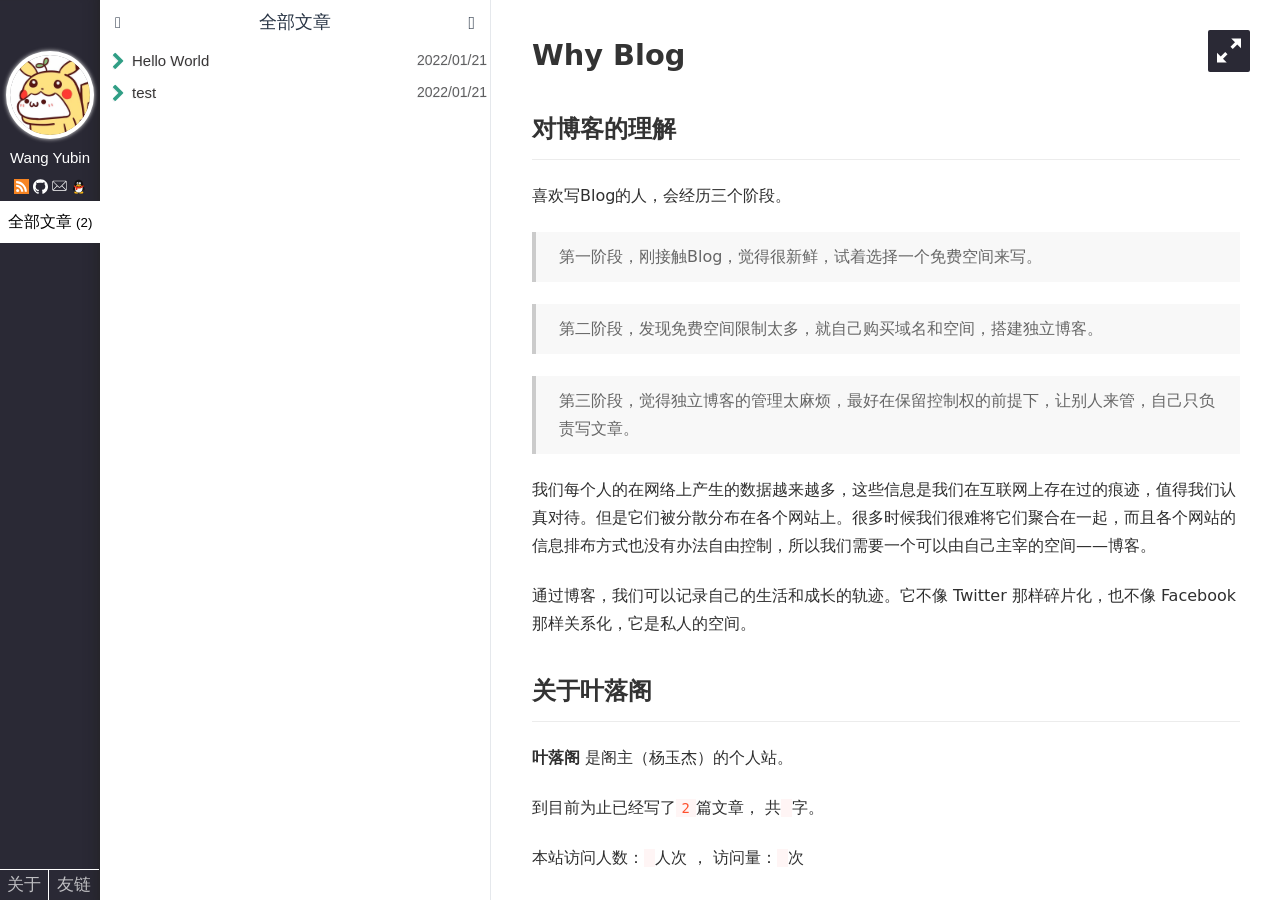
==== commit e35f721d: "Site updated: 2022-01-21 17:39:26" ====
--- a/archives/index.html
+++ b/archives/index.html
@@ -2,20 +2,20 @@
 <html>
 <head>
   <meta charset="utf-8">
-  <title>Hexo</title>
+  <title>食茶陪话学古</title>
   <meta name="keywords" content="">
-  <meta name="description" content="Hexo">
+  <meta name="description" content="食茶陪话学古">
     <meta name="viewport" content="width=device-width, initial-scale=1, maximum-scale=1">
-<meta name="description" content="Welcome to Hexo! This is your very first post. Check documentation for more info. If you get any problems when using Hexo, you can find the answer in troubleshooting or you can ask me on GitHub. Quick">
+<meta name="description" content="转载于 http:&#x2F;&#x2F;yelog.org&#x2F;2016&#x2F;10&#x2F;22&#x2F;hexo-gitHub-pages-create-own-blog&#x2F;常用命令# 创建一个新的文章 $ hexo new &quot;My New Post&quot;  # 生成静态文件 $ hexo generate  # 将一个草稿发布出去 $ hexo publish [layout] &lt;filename&gt;  # 启">
 <meta property="og:type" content="article">
 <meta property="og:title" content="Hello World">
 <meta property="og:url" content="http://example.com/2022/01/21/hello-world/index.html">
-<meta property="og:site_name" content="Hexo">
-<meta property="og:description" content="Welcome to Hexo! This is your very first post. Check documentation for more info. If you get any problems when using Hexo, you can find the answer in troubleshooting or you can ask me on GitHub. Quick">
-<meta property="og:locale" content="en_US">
-<meta property="article:published_time" content="2022-01-21T06:07:16.028Z">
-<meta property="article:modified_time" content="2022-01-21T06:07:16.028Z">
-<meta property="article:author" content="John Doe">
+<meta property="og:site_name" content="食茶陪话学古">
+<meta property="og:description" content="转载于 http:&#x2F;&#x2F;yelog.org&#x2F;2016&#x2F;10&#x2F;22&#x2F;hexo-gitHub-pages-create-own-blog&#x2F;常用命令# 创建一个新的文章 $ hexo new &quot;My New Post&quot;  # 生成静态文件 $ hexo generate  # 将一个草稿发布出去 $ hexo publish [layout] &lt;filename&gt;  # 启">
+<meta property="og:locale" content="zh_CN">
+<meta property="article:published_time" content="2022-01-21T08:40:17.000Z">
+<meta property="article:modified_time" content="2022-01-21T09:26:03.168Z">
+<meta property="article:author" content="Wang Yubin">
 <meta name="twitter:card" content="summary">
 
 
@@ -64,7 +64,7 @@
          src="/img/avatar.jpg"/>
 </a>
 <div class="author">
-    <span>John Doe</span>
+    <span>Wang Yubin</span>
 </div>
 
 <div class="icon">
@@ -83,7 +83,7 @@
     
         
             <a title="github"
-               href="https://github.com/yelog"
+               href="https://github.com/wangyubin1"
                target="_blank">
                 
                     <svg class="iconfont-svg" aria-hidden="true">
@@ -94,100 +94,28 @@
         
     
         
-            <a title="facebook"
-               href="https://www.facebook.com/faker.tops"
-               target="_blank">
-                
-                    <svg class="iconfont-svg" aria-hidden="true">
-                        <use xlink:href="#icon-facebook"></use>
-                    </svg>
-                
-            </a>
-        
-    
-        
-    
-        
-    
-        
-            <a title="instagram"
-               href="https://www.facebook.com/faker.tops"
-               target="_blank">
-                
-                    <svg class="iconfont-svg" aria-hidden="true">
-                        <use xlink:href="#icon-instagram"></use>
-                    </svg>
-                
-            </a>
-        
-    
-        
-            <a title="reddit"
-               href="https://www.reddit.com/user/yelog/"
-               target="_blank">
-                
-                    <svg class="iconfont-svg" aria-hidden="true">
-                        <use xlink:href="#icon-reddit"></use>
-                    </svg>
-                
-            </a>
-        
-    
-        
-            <a title="weibo"
-               href="http://weibo.com/u/2307534817"
-               target="_blank">
-                
-                    <svg class="iconfont-svg" aria-hidden="true">
-                        <use xlink:href="#icon-weibo"></use>
-                    </svg>
-                
-            </a>
-        
-    
-        
-            <a title="jianshu"
-               href="https://www.jianshu.com/u/ff56736de7cf"
-               target="_blank">
-                
-                    <svg class="iconfont-svg" aria-hidden="true">
-                        <use xlink:href="#icon-jianshu"></use>
-                    </svg>
-                
-            </a>
-        
-    
-        
-            <a title="zhihu"
-               href="https://www.zhihu.com/people/jaytp/activities"
-               target="_blank">
-                
-                    <svg class="iconfont-svg" aria-hidden="true">
-                        <use xlink:href="#icon-zhihu"></use>
-                    </svg>
-                
-            </a>
-        
-    
-        
-    
-        
-            <a title="oschina"
-               href="https://my.oschina.net/yelog"
-               target="_blank">
-                
-                    <svg class="iconfont-svg" aria-hidden="true">
-                        <use xlink:href="#icon-oschina"></use>
-                    </svg>
-                
-            </a>
+    
+        
+    
+        
+    
+        
+    
+        
+    
+        
+    
+        
+    
+        
+    
         
     
         
     
         
             <a title="email"
-               href="mailto:jaytp@qq.com"
+               href="mailto:1214342474@qq.com"
                target="_blank">
                 
                     <svg class="iconfont-svg" aria-hidden="true">
@@ -199,7 +127,7 @@
     
         
             <a title="qq"
-               href="http://wpa.qq.com/msgrd?v=3&uin=872336115&site=qq&menu=yes"
+               href="http://wpa.qq.com/msgrd?v=3&uin=1214342474&site=qq&menu=yes"
                target="_blank">
                 
                     <svg class="iconfont-svg" aria-hidden="true">
@@ -210,27 +138,7 @@
         
     
         
-            <a title="kugou"
-               href="https://www.kugou.com/"
-               target="_blank">
-                
-                    <svg class="iconfont-svg" aria-hidden="true">
-                        <use xlink:href="#icon-kugou"></use>
-                    </svg>
-                
-            </a>
-        
-    
-        
-            <a title="neteasemusic"
-               href="https://music.163.com/#/user/home?id=88151013"
-               target="_blank">
-                
-                    <svg class="iconfont-svg" aria-hidden="true">
-                        <use xlink:href="#icon-neteasemusic"></use>
-                    </svg>
-                
-            </a>
+    
         
     
 </div>
@@ -240,9 +148,9 @@
 
 <ul>
     <li>
-        <div class="all active" data-rel="All">All
-            
-                <small>(1)</small>
+        <div class="all active" data-rel="全部文章">全部文章
+            
+                <small>(2)</small>
             
         </div>
     </li>
@@ -259,15 +167,15 @@
         
             <a class="about  hasFriend  site_url"
                
-               href="/about">About</a>
+               href="/about">关于</a>
         
         <a style="width: 50%"
                 
-                                           class="friends">Friends</a>
-        
-    </div>
-</div>
-<input type="hidden" id="yelog_site_posts_number" value="1">
+                                           class="friends">友链</a>
+        
+    </div>
+</div>
+<input type="hidden" id="yelog_site_posts_number" value="2">
 
 <div style="display: none">
     <span id="busuanzi_value_site_uv"></span>
@@ -278,7 +186,7 @@
     <div class="nav-right">
         <div class="friends-area">
     <div class="friends-title">
-        Links
+        友情链接
         <i class="iconfont icon-left"></i>
     </div>
     <div class="friends-content">
@@ -293,7 +201,7 @@
     <div class="right-top">
         <div id="default-panel">
             <i class="iconfont icon-search" data-title="搜索 快捷键 i"></i>
-            <div class="right-title">All</div>
+            <div class="right-title">全部文章</div>
             <i class="iconfont icon-file-tree" data-title="切换到大纲视图 快捷键 w"></i>
         </div>
         <div id="search-panel">
@@ -320,12 +228,20 @@
     
     <nav id="title-list-nav">
         
-        <a  class="All "
+        <a  class="全部文章 "
            href="/2022/01/21/hello-world/"
            data-tag=""
            data-author="" >
             <span class="post-title" title="Hello World">Hello World</span>
-            <span class="post-date" title="2022-01-21 14:07:16">2022/01/21</span>
+            <span class="post-date" title="2022-01-21 16:40:17">2022/01/21</span>
+        </a>
+        
+        <a  class="全部文章 "
+           href="/2022/01/21/test/"
+           data-tag=""
+           data-author="" >
+            <span class="post-title" title="test">test</span>
+            <span class="post-date" title="2022-01-21 16:40:17">2022/01/21</span>
         </a>
         
         <div id="no-item-tips">
@@ -388,15 +304,11 @@
 
         </article>
         
-        <p>
-            <a  class="dashang" onclick="dashangToggle()">赏</a>
-        </p>
-        
         
     </div>
     <div class="copyright">
         <p class="footer-entry">
-    ©2016-2020 Yelog
+    ©2022-2022 WangYubin
 </p>
 <p class="footer-entry">Built with <a href="https://hexo.io/" target="_blank">Hexo</a> and <a href="https://github.com/yelog/hexo-theme-3-hexo" target="_blank">3-hexo</a> theme</p>
 
@@ -407,24 +319,6 @@
 <a class="" id="rocket" ></a>
 
 </div>
-
-<div class="hide_box" onclick="dashangToggle()"></div>
-<div class="shang_box">
-    <a class="shang_close"  onclick="dashangToggle()">×</a>
-    <div class="shang_tit">
-        <p>Help us with donation</p>
-    </div>
-    <div class="shang_payimg">
-        <div class="pay_img">
-            <img src="/img/alipay.jpg" class="alipay" title="扫码支持">
-            <img src="/img/weixin.jpg" class="weixin" title="扫码支持">
-        </div>
-    </div>
-    <div class="shang_payselect">
-        <span><label><input type="radio" name="pay" checked value="alipay">alipay</label></span><span><label><input type="radio" name="pay" value="weixin">weixin</label></span>
-    </div>
-</div>
-
 
 </body>
 <script src="/js/jquery.pjax.js?v=1.1.0" ></script>
@@ -440,14 +334,6 @@
 
         /*渲染打赏样式*/
         
-        $("input[name=pay]").on("click", function () {
-            if($("input[name=pay]:checked").val()=="weixin"){
-                $(".shang_box .shang_payimg .pay_img").addClass("weixin_img");
-            } else {
-                $(".shang_box .shang_payimg .pay_img").removeClass("weixin_img");
-            }
-        })
-        
 
         /*高亮代码块行号*/
         
@@ -465,11 +351,6 @@
     }
 
     /*打赏页面隐藏与展示*/
-    
-    function dashangToggle() {
-        $(".shang_box").fadeToggle();
-        $(".hide_box").fadeToggle();
-    }
     
 
 </script>
@@ -535,7 +416,7 @@
     
     
     .nav-right nav a.hover, #local-search-result a.hover{
-        background-color: #e2e0e0;
+        background-color: #fbf4a8;
     }
     
     
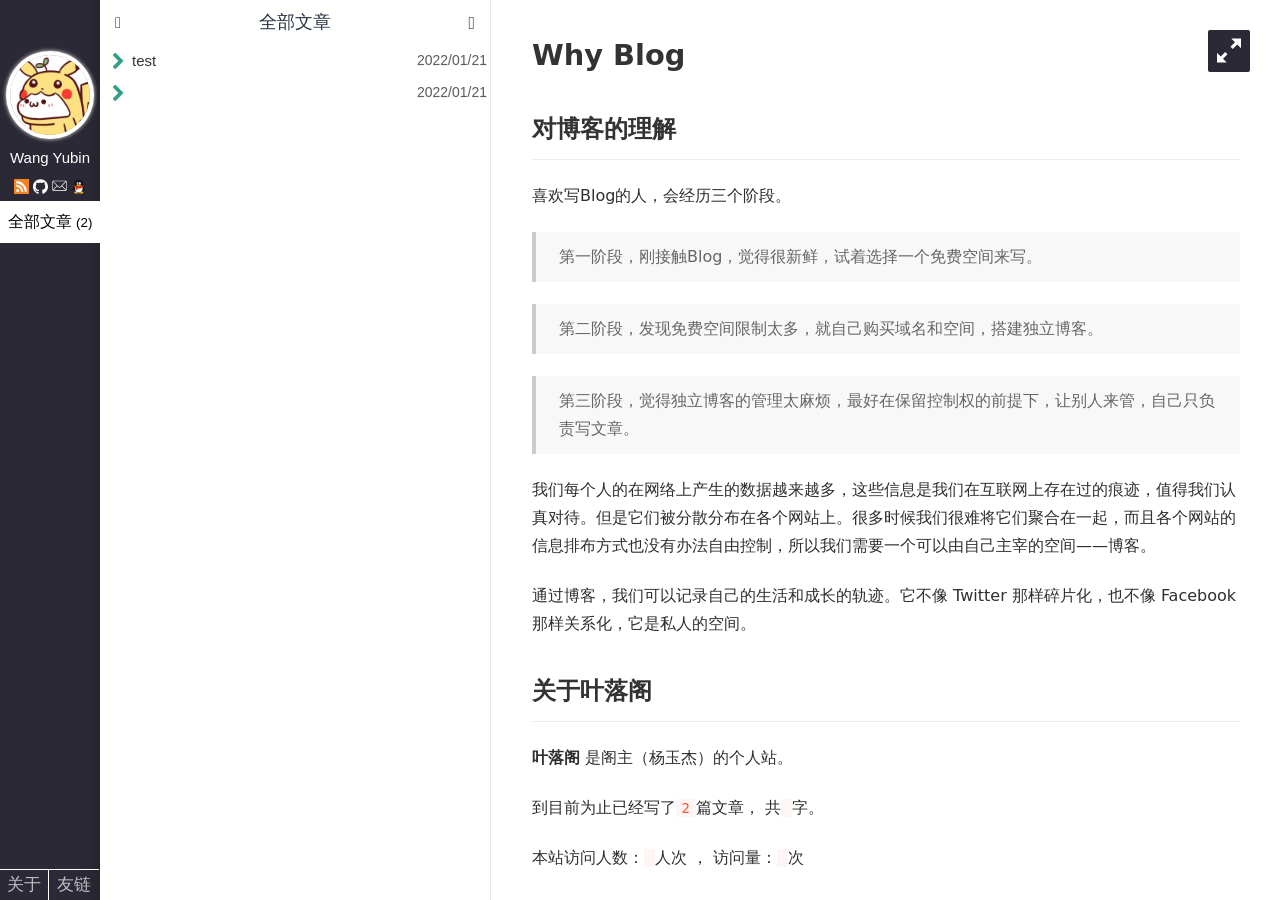
==== commit cc693baf: "Site updated: 2022-01-21 17:50:28" ====
--- a/archives/index.html
+++ b/archives/index.html
@@ -6,15 +6,13 @@
   <meta name="keywords" content="">
   <meta name="description" content="食茶陪话学古">
     <meta name="viewport" content="width=device-width, initial-scale=1, maximum-scale=1">
-<meta name="description" content="转载于 http:&#x2F;&#x2F;yelog.org&#x2F;2016&#x2F;10&#x2F;22&#x2F;hexo-gitHub-pages-create-own-blog&#x2F;常用命令# 创建一个新的文章 $ hexo new &quot;My New Post&quot;  # 生成静态文件 $ hexo generate  # 将一个草稿发布出去 $ hexo publish [layout] &lt;filename&gt;  # 启">
 <meta property="og:type" content="article">
-<meta property="og:title" content="Hello World">
-<meta property="og:url" content="http://example.com/2022/01/21/hello-world/index.html">
+<meta property="og:title" content="test">
+<meta property="og:url" content="http://example.com/2022/01/21/test/index.html">
 <meta property="og:site_name" content="食茶陪话学古">
-<meta property="og:description" content="转载于 http:&#x2F;&#x2F;yelog.org&#x2F;2016&#x2F;10&#x2F;22&#x2F;hexo-gitHub-pages-create-own-blog&#x2F;常用命令# 创建一个新的文章 $ hexo new &quot;My New Post&quot;  # 生成静态文件 $ hexo generate  # 将一个草稿发布出去 $ hexo publish [layout] &lt;filename&gt;  # 启">
 <meta property="og:locale" content="zh_CN">
 <meta property="article:published_time" content="2022-01-21T08:40:17.000Z">
-<meta property="article:modified_time" content="2022-01-21T09:26:03.168Z">
+<meta property="article:modified_time" content="2022-01-21T08:40:17.458Z">
 <meta property="article:author" content="Wang Yubin">
 <meta name="twitter:card" content="summary">
 
@@ -192,8 +190,6 @@
     <div class="friends-content">
         <ul>
             
-            <li><a target="_blank" href="http://yelog.org/">叶落阁</a></li>
-            
         </ul>
     </div>
 </div>
@@ -229,19 +225,19 @@
     <nav id="title-list-nav">
         
         <a  class="全部文章 "
-           href="/2022/01/21/hello-world/"
-           data-tag=""
-           data-author="" >
-            <span class="post-title" title="Hello World">Hello World</span>
-            <span class="post-date" title="2022-01-21 16:40:17">2022/01/21</span>
-        </a>
-        
-        <a  class="全部文章 "
            href="/2022/01/21/test/"
            data-tag=""
            data-author="" >
             <span class="post-title" title="test">test</span>
             <span class="post-date" title="2022-01-21 16:40:17">2022/01/21</span>
+        </a>
+        
+        <a  class="全部文章 "
+           href="/2022/01/21/hello-world/"
+           data-tag=""
+           data-author="" >
+            <span class="post-title" title=""></span>
+            <span class="post-date" title="2022-01-21 14:07:16">2022/01/21</span>
         </a>
         
         <div id="no-item-tips">
